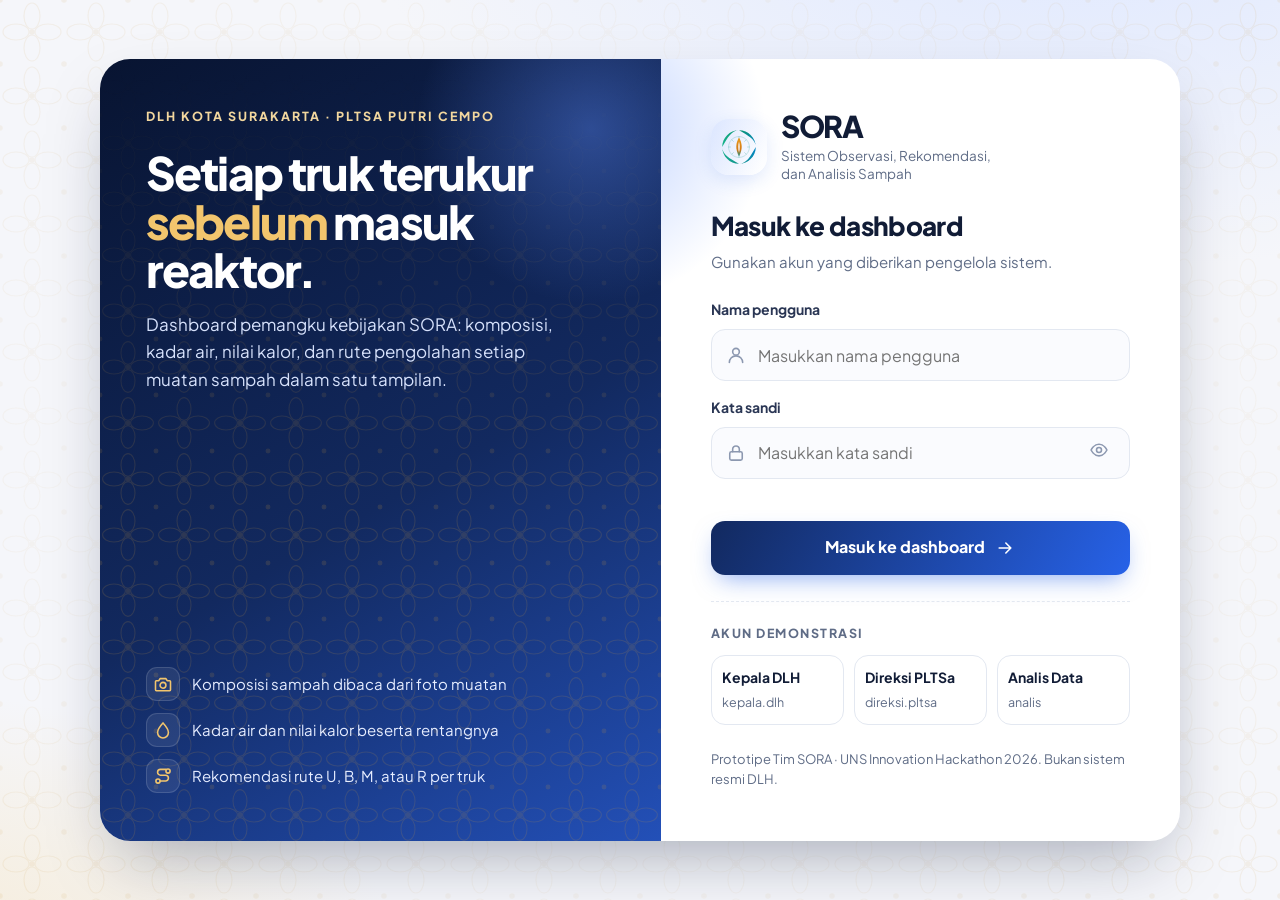
==== demo/web/index.html @ 6c3639f6 "Ganti dashboard menjadi SORA dengan tampilan baru - Dashboard dibangun ulang sebagai halaman web (de" ====
<!doctype html>
<html lang="id">
<head>
<meta charset="utf-8">
<meta name="viewport" content="width=device-width,initial-scale=1">
<title>SORA · Dashboard Mutu Umpan PLTSa Putri Cempo</title>
<link rel="preconnect" href="https://fonts.googleapis.com">
<link rel="preconnect" href="https://fonts.gstatic.com" crossorigin>
<link href="https://fonts.googleapis.com/css2?family=Plus+Jakarta+Sans:wght@400;500;600;700;800&display=swap" rel="stylesheet">
<link rel="stylesheet" href="vendor/leaflet.css">
<link rel="stylesheet" href="css/sora.css">
</head>
<body>
<!-- Ikon (garis 24px) -->
<svg width="0" height="0" style="position:absolute" aria-hidden="true">
  <symbol id="i-home" viewBox="0 0 24 24"><path d="M3 10.5 12 3l9 7.5"/><path d="M5 9.5V20h5v-6h4v6h5V9.5"/></symbol>
  <symbol id="i-truck" viewBox="0 0 24 24"><path d="M3 6h11v10H3z"/><path d="M14 9h4l3 3.5V16h-7"/><circle cx="7" cy="17.5" r="1.8"/><circle cx="17.5" cy="17.5" r="1.8"/></symbol>
  <symbol id="i-map" viewBox="0 0 24 24"><path d="M9 4 3 6.5v13L9 17l6 2.5 6-2.5v-13L15 6.5z"/><path d="M9 4v13M15 6.5v13"/></symbol>
  <symbol id="i-pie" viewBox="0 0 24 24"><path d="M21 12.5A9 9 0 1 1 11.5 3v9.5z"/><path d="M14.5 3.2A9 9 0 0 1 20.8 9.5h-6.3z"/></symbol>
  <symbol id="i-route" viewBox="0 0 24 24"><circle cx="6" cy="18" r="2.5"/><circle cx="18" cy="6" r="2.5"/><path d="M8.5 18H15a3.5 3.5 0 0 0 0-7H9a3.5 3.5 0 0 1 0-7h6.5"/></symbol>
  <symbol id="i-flask" viewBox="0 0 24 24"><path d="M9 3h6M10 3v6L4.5 18.5A1.6 1.6 0 0 0 5.9 21h12.2a1.6 1.6 0 0 0 1.4-2.5L14 9V3"/><path d="M7.5 14h9"/></symbol>
  <symbol id="i-file" viewBox="0 0 24 24"><path d="M14 3H6.5A1.5 1.5 0 0 0 5 4.5v15A1.5 1.5 0 0 0 6.5 21h11a1.5 1.5 0 0 0 1.5-1.5V8z"/><path d="M14 3v5h5M9 13h6M9 17h6"/></symbol>
  <symbol id="i-user" viewBox="0 0 24 24"><circle cx="12" cy="8" r="4"/><path d="M4 21a8 8 0 0 1 16 0"/></symbol>
  <symbol id="i-lock" viewBox="0 0 24 24"><rect x="4.5" y="10.5" width="15" height="10" rx="2"/><path d="M8 10.5V7.5a4 4 0 0 1 8 0v3"/></symbol>
  <symbol id="i-eye" viewBox="0 0 24 24"><path d="M2.5 12S6 5 12 5s9.5 7 9.5 7-3.5 7-9.5 7-9.5-7-9.5-7z"/><circle cx="12" cy="12" r="3"/></symbol>
  <symbol id="i-out" viewBox="0 0 24 24"><path d="M15 4h3.5A1.5 1.5 0 0 1 20 5.5v13a1.5 1.5 0 0 1-1.5 1.5H15"/><path d="M10 16.5 14.5 12 10 7.5M14.5 12H4"/></symbol>
  <symbol id="i-menu" viewBox="0 0 24 24"><path d="M4 7h16M4 12h16M4 17h16"/></symbol>
  <symbol id="i-panel" viewBox="0 0 24 24"><rect x="3.5" y="4" width="17" height="16" rx="2"/><path d="M9.5 4v16"/></symbol>
  <symbol id="i-arrow-ur" viewBox="0 0 24 24"><path d="M7 17 17 7M8 7h9v9"/></symbol>
  <symbol id="i-arrow-r" viewBox="0 0 24 24"><path d="M5 12h14M13 6l6 6-6 6"/></symbol>
  <symbol id="i-drop" viewBox="0 0 24 24"><path d="M12 3.5s6.5 7 6.5 11.5a6.5 6.5 0 0 1-13 0C5.5 10.5 12 3.5 12 3.5z"/></symbol>
  <symbol id="i-zap" viewBox="0 0 24 24"><path d="M13 2.5 4.5 13.5h6.5l-1 8 8.5-11h-6.5z"/></symbol>
  <symbol id="i-scale" viewBox="0 0 24 24"><path d="M12 3v18M7 21h10M5 7h14"/><path d="M5 7 2.5 13a3 3 0 0 0 5 0zM19 7l-2.5 6a3 3 0 0 0 5 0z"/></symbol>
  <symbol id="i-alert" viewBox="0 0 24 24"><path d="M12 3.5 2.5 20h19z"/><path d="M12 10v4.5M12 17.2v.3"/></symbol>
  <symbol id="i-info" viewBox="0 0 24 24"><circle cx="12" cy="12" r="9"/><path d="M12 11v5.5M12 7.8v.3"/></symbol>
  <symbol id="i-down" viewBox="0 0 24 24"><path d="M12 4v11M7 10.5l5 5 5-5M5 20h14"/></symbol>
  <symbol id="i-up" viewBox="0 0 24 24"><path d="M12 15.5V4.5M7 9l5-5 5 5M5 20h14"/></symbol>
  <symbol id="i-print" viewBox="0 0 24 24"><path d="M7 9V3.5h10V9"/><rect x="3.5" y="9" width="17" height="8" rx="2"/><path d="M7 14h10v6.5H7z"/></symbol>
  <symbol id="i-leaf" viewBox="0 0 24 24"><path d="M5 19c0-8 5-14 15-14 0 10-6 15-14 15"/><path d="M5 19c3-4 6-6.5 9.5-8"/></symbol>
  <symbol id="i-check" viewBox="0 0 24 24"><path d="m5 12.5 4.5 4.5L19 7.5"/></symbol>
  <symbol id="i-filter" viewBox="0 0 24 24"><path d="M3.5 5h17l-6.5 8v6l-4 1.5V13z"/></symbol>
  <symbol id="i-layers" viewBox="0 0 24 24"><path d="m12 3 9 5-9 5-9-5z"/><path d="m3 13 9 5 9-5"/></symbol>
  <symbol id="i-camera" viewBox="0 0 24 24"><path d="M4 8h3l1.5-2.5h7L17 8h3a1 1 0 0 1 1 1v10a1 1 0 0 1-1 1H4a1 1 0 0 1-1-1V9a1 1 0 0 1 1-1z"/><circle cx="12" cy="13.5" r="3.5"/></symbol>
  <symbol id="i-grid" viewBox="0 0 24 24"><rect x="3.5" y="3.5" width="7" height="7" rx="1.5"/><rect x="13.5" y="3.5" width="7" height="7" rx="1.5"/><rect x="3.5" y="13.5" width="7" height="7" rx="1.5"/><rect x="13.5" y="13.5" width="7" height="7" rx="1.5"/></symbol>
  <symbol id="i-phone" viewBox="0 0 24 24"><rect x="6.5" y="2.5" width="11" height="19" rx="2.5"/><path d="M11 18.5h2"/></symbol>
</svg>

<!-- ====================================================== LOGIN -->
<section id="login" class="login" hidden>
  <div class="login-card">
    <div class="login-art">
      <div class="eyebrow">DLH Kota Surakarta · PLTSa Putri Cempo</div>
      <h1>Setiap truk terukur <em>sebelum</em> masuk reaktor.</h1>
      <p class="lead">Dashboard pemangku kebijakan SORA: komposisi, kadar air, nilai kalor, dan rute pengolahan setiap muatan sampah dalam satu tampilan.</p>
      <div class="login-points">
        <div><span><svg class="ico"><use href="#i-camera"/></svg></span>Komposisi sampah dibaca dari foto muatan</div>
        <div><span><svg class="ico"><use href="#i-drop"/></svg></span>Kadar air dan nilai kalor beserta rentangnya</div>
        <div><span><svg class="ico"><use href="#i-route"/></svg></span>Rekomendasi rute U, B, M, atau R per truk</div>
      </div>
    </div>
    <form class="login-form" id="loginForm" autocomplete="off" novalidate>
      <div class="login-logo">
        <img src="img/logo.svg" alt="">
        <div><strong>SORA</strong><small>Sistem Observasi, Rekomendasi,<br>dan Analisis Sampah</small></div>
      </div>
      <h2>Masuk ke dashboard</h2>
      <p class="sub">Gunakan akun yang diberikan pengelola sistem.</p>
      <label class="field"><span>Nama pengguna</span>
        <div class="input"><svg class="ico"><use href="#i-user"/></svg><input id="lgUser" name="u" placeholder="Masukkan nama pengguna" autocomplete="username"></div></label>
      <label class="field"><span>Kata sandi</span>
        <div class="input"><svg class="ico"><use href="#i-lock"/></svg><input id="lgPass" name="p" type="password" placeholder="Masukkan kata sandi" autocomplete="current-password">
          <button type="button" id="lgEye" aria-label="Tampilkan kata sandi"><svg class="ico"><use href="#i-eye"/></svg></button></div></label>
      <p class="login-error" id="lgErr" role="alert"></p>
      <button class="btn btn-primary block" type="submit">Masuk ke dashboard <svg class="ico"><use href="#i-arrow-r"/></svg></button>
      <div class="demo">
        <p>Akun demonstrasi</p>
        <div class="demo-row" id="demoRow"></div>
      </div>
      <p class="login-foot">Prototipe Tim SORA · UNS Innovation Hackathon 2026. Bukan sistem resmi DLH.</p>
    </form>
  </div>
</section>

<!-- ====================================================== APP -->
<div id="app" class="app" hidden>
  <aside class="sidebar" id="sidebar">
    <div class="brand"><img src="img/logo.svg" alt=""><div><strong>SORA</strong><small>Mutu umpan PLTSa</small></div></div>
    <nav class="nav" id="nav">
      <h6>Pemantauan</h6>
      <a href="#beranda" data-p="beranda"><svg class="ico"><use href="#i-home"/></svg><span>Beranda</span></a>
      <a href="#muatan" data-p="muatan"><svg class="ico"><use href="#i-truck"/></svg><span>Muatan masuk</span></a>
      <a href="#peta" data-p="peta"><svg class="ico"><use href="#i-map"/></svg><span>Peta TPS</span></a>
      <a href="#komposisi" data-p="komposisi"><svg class="ico"><use href="#i-pie"/></svg><span>Komposisi sampah</span></a>
      <h6>Keputusan</h6>
      <a href="#rute" data-p="rute"><svg class="ico"><use href="#i-route"/></svg><span>Rute dan neraca</span></a>
      <a href="#model" data-p="model"><svg class="ico"><use href="#i-flask"/></svg><span>Model dan validasi</span></a>
      <h6>Laporan</h6>
      <a href="#laporan" data-p="laporan"><svg class="ico"><use href="#i-file"/></svg><span>Pusat laporan</span><b class="badge" id="navImport" hidden></b></a>
    </nav>
    <div class="side-foot">
      <div class="who"><div class="av" id="whoAv">KD</div><div><b id="whoName">Kepala DLH</b><small id="whoRole">DLH Kota Surakarta</small></div></div>
      <button class="side-btn" id="btnMini"><svg class="ico"><use href="#i-panel"/></svg><span>Lipat menu</span></button>
      <button class="side-btn" id="btnOut"><svg class="ico"><use href="#i-out"/></svg><span>Keluar</span></button>
    </div>
  </aside>

  <main class="main" id="main">
    <div class="topbar">
      <button class="menu-btn" id="btnMenu" aria-label="Buka menu"><svg class="ico"><use href="#i-menu"/></svg></button>
      <div class="crumb"><b>Surakarta<i> · </i></b><span id="crumb">Beranda</span></div>
      <div class="grow"></div>
      <span class="pill warn" id="pillData"><i class="dot"></i><span>Data simulasi</span></span>
      <span class="pill hide-sm" id="pillPeriod"></span>
    </div>
    <div id="pages"></div>
    <div class="footer"><span>SORA · Sistem Observasi, Rekomendasi, dan Analisis Sampah · Prototipe 2026</span><span>Peta © OpenStreetMap, © CARTO</span></div>
  </main>
</div>
<div class="toast" id="toast"></div>

<script src="vendor/echarts.min.js"></script>
<script src="vendor/leaflet.js"></script>
<script src="vendor/xlsx.mini.min.js"></script>
<script src="js/app.js"></script>
</body>
</html>
---- demo/web/vendor/leaflet.css ----
/* required styles */

.leaflet-pane,
.leaflet-tile,
.leaflet-marker-icon,
.leaflet-marker-shadow,
.leaflet-tile-container,
.leaflet-pane > svg,
.leaflet-pane > canvas,
.leaflet-zoom-box,
.leaflet-image-layer,
.leaflet-layer {
	position: absolute;
	left: 0;
	top: 0;
	}
.leaflet-container {
	overflow: hidden;
	}
.leaflet-tile,
.leaflet-marker-icon,
.leaflet-marker-shadow {
	-webkit-user-select: none;
	   -moz-user-select: none;
	        user-select: none;
	  -webkit-user-drag: none;
	}
/* Prevents IE11 from highlighting tiles in blue */
.leaflet-tile::selection {
	background: transparent;
}
/* Safari renders non-retina tile on retina better with this, but Chrome is worse */
.leaflet-safari .leaflet-tile {
	image-rendering: -webkit-optimize-contrast;
	}
/* hack that prevents hw layers "stretching" when loading new tiles */
.leaflet-safari .leaflet-tile-container {
	width: 1600px;
	height: 1600px;
	-webkit-transform-origin: 0 0;
	}
.leaflet-marker-icon,
.leaflet-marker-shadow {
	display: block;
	}
/* .leaflet-container svg: reset svg max-width decleration shipped in Joomla! (joomla.org) 3.x */
/* .leaflet-container img: map is broken in FF if you have max-width: 100% on tiles */
.leaflet-container .leaflet-overlay-pane svg {
	max-width: none !important;
	max-height: none !important;
	}
.leaflet-container .leaflet-marker-pane img,
.leaflet-container .leaflet-shadow-pane img,
.leaflet-container .leaflet-tile-pane img,
.leaflet-container img.leaflet-image-layer,
.leaflet-container .leaflet-tile {
	max-width: none !important;
	max-height: none !important;
	width: auto;
	padding: 0;
	}

.leaflet-container img.leaflet-tile {
	/* See: https://bugs.chromium.org/p/chromium/issues/detail?id=600120 */
	mix-blend-mode: plus-lighter;
}

.leaflet-container.leaflet-touch-zoom {
	-ms-touch-action: pan-x pan-y;
	touch-action: pan-x pan-y;
	}
.leaflet-container.leaflet-touch-drag {
	-ms-touch-action: pinch-zoom;
	/* Fallback for FF which doesn't support pinch-zoom */
	touch-action: none;
	touch-action: pinch-zoom;
}
.leaflet-container.leaflet-touch-drag.leaflet-touch-zoom {
	-ms-touch-action: none;
	touch-action: none;
}
.leaflet-container {
	-webkit-tap-highlight-color: transparent;
}
.leaflet-container a {
	-webkit-tap-highlight-color: rgba(51, 181, 229, 0.4);
}
.leaflet-tile {
	filter: inherit;
	visibility: hidden;
	}
.leaflet-tile-loaded {
	visibility: inherit;
	}
.leaflet-zoom-box {
	width: 0;
	height: 0;
	-moz-box-sizing: border-box;
	     box-sizing: border-box;
	z-index: 800;
	}
/* workaround for https://bugzilla.mozilla.org/show_bug.cgi?id=888319 */
.leaflet-overlay-pane svg {
	-moz-user-select: none;
	}

.leaflet-pane         { z-index: 400; }

.leaflet-tile-pane    { z-index: 200; }
.leaflet-overlay-pane { z-index: 400; }
.leaflet-shadow-pane  { z-index: 500; }
.leaflet-marker-pane  { z-index: 600; }
.leaflet-tooltip-pane   { z-index: 650; }
.leaflet-popup-pane   { z-index: 700; }

.leaflet-map-pane canvas { z-index: 100; }
.leaflet-map-pane svg    { z-index: 200; }

.leaflet-vml-shape {
	width: 1px;
	height: 1px;
	}
.lvml {
	behavior: url(#default#VML);
	display: inline-block;
	position: absolute;
	}


/* control positioning */

.leaflet-control {
	position: relative;
	z-index: 800;
	pointer-events: visiblePainted; /* IE 9-10 doesn't have auto */
	pointer-events: auto;
	}
.leaflet-top,
.leaflet-bottom {
	position: absolute;
	z-index: 1000;
	pointer-events: none;
	}
.leaflet-top {
	top: 0;
	}
.leaflet-right {
	right: 0;
	}
.leaflet-bottom {
	bottom: 0;
	}
.leaflet-left {
	left: 0;
	}
.leaflet-control {
	float: left;
	clear: both;
	}
.leaflet-right .leaflet-control {
	float: right;
	}
.leaflet-top .leaflet-control {
	margin-top: 10px;
	}
.leaflet-bottom .leaflet-control {
	margin-bottom: 10px;
	}
.leaflet-left .leaflet-control {
	margin-left: 10px;
	}
.leaflet-right .leaflet-control {
	margin-right: 10px;
	}


/* zoom and fade animations */

.leaflet-fade-anim .leaflet-popup {
	opacity: 0;
	-webkit-transition: opacity 0.2s linear;
	   -moz-transition: opacity 0.2s linear;
	        transition: opacity 0.2s linear;
	}
.leaflet-fade-anim .leaflet-map-pane .leaflet-popup {
	opacity: 1;
	}
.leaflet-zoom-animated {
	-webkit-transform-origin: 0 0;
	    -ms-transform-origin: 0 0;
	        transform-origin: 0 0;
	}
svg.leaflet-zoom-animated {
	will-change: transform;
}

.leaflet-zoom-anim .leaflet-zoom-animated {
	-webkit-transition: -webkit-transform 0.25s cubic-bezier(0,0,0.25,1);
	   -moz-transition:    -moz-transform 0.25s cubic-bezier(0,0,0.25,1);
	        transition:         transform 0.25s cubic-bezier(0,0,0.25,1);
	}
.leaflet-zoom-anim .leaflet-tile,
.leaflet-pan-anim .leaflet-tile {
	-webkit-transition: none;
	   -moz-transition: none;
	        transition: none;
	}

.leaflet-zoom-anim .leaflet-zoom-hide {
	visibility: hidden;
	}


/* cursors */

.leaflet-interactive {
	cursor: pointer;
	}
.leaflet-grab {
	cursor: -webkit-grab;
	cursor:    -moz-grab;
	cursor:         grab;
	}
.leaflet-crosshair,
.leaflet-crosshair .leaflet-interactive {
	cursor: crosshair;
	}
.leaflet-popup-pane,
.leaflet-control {
	cursor: auto;
	}
.leaflet-dragging .leaflet-grab,
.leaflet-dragging .leaflet-grab .leaflet-interactive,
.leaflet-dragging .leaflet-marker-draggable {
	cursor: move;
	cursor: -webkit-grabbing;
	cursor:    -moz-grabbing;
	cursor:         grabbing;
	}

/* marker & overlays interactivity */
.leaflet-marker-icon,
.leaflet-marker-shadow,
.leaflet-image-layer,
.leaflet-pane > svg path,
.leaflet-tile-container {
	pointer-events: none;
	}

.leaflet-marker-icon.leaflet-interactive,
.leaflet-image-layer.leaflet-interactive,
.leaflet-pane > svg path.leaflet-interactive,
svg.leaflet-image-layer.leaflet-interactive path {
	pointer-events: visiblePainted; /* IE 9-10 doesn't have auto */
	pointer-events: auto;
	}

/* visual tweaks */

.leaflet-container {
	background: #ddd;
	outline-offset: 1px;
	}
.leaflet-container a {
	color: #0078A8;
	}
.leaflet-zoom-box {
	border: 2px dotted #38f;
	background: rgba(255,255,255,0.5);
	}


/* general typography */
.leaflet-container {
	font-family: "Helvetica Neue", Arial, Helvetica, sans-serif;
	font-size: 12px;
	font-size: 0.75rem;
	line-height: 1.5;
	}


/* general toolbar styles */

.leaflet-bar {
	box-shadow: 0 1px 5px rgba(0,0,0,0.65);
	border-radius: 4px;
	}
.leaflet-bar a {
	background-color: #fff;
	border-bottom: 1px solid #ccc;
	width: 26px;
	height: 26px;
	line-height: 26px;
	display: block;
	text-align: center;
	text-decoration: none;
	color: black;
	}
.leaflet-bar a,
.leaflet-control-layers-toggle {
	background-position: 50% 50%;
	background-repeat: no-repeat;
	display: block;
	}
.leaflet-bar a:hover,
.leaflet-bar a:focus {
	background-color: #f4f4f4;
	}
.leaflet-bar a:first-child {
	border-top-left-radius: 4px;
	border-top-right-radius: 4px;
	}
.leaflet-bar a:last-child {
	border-bottom-left-radius: 4px;
	border-bottom-right-radius: 4px;
	border-bottom: none;
	}
.leaflet-bar a.leaflet-disabled {
	cursor: default;
	background-color: #f4f4f4;
	color: #bbb;
	}

.leaflet-touch .leaflet-bar a {
	width: 30px;
	height: 30px;
	line-height: 30px;
	}
.leaflet-touch .leaflet-bar a:first-child {
	border-top-left-radius: 2px;
	border-top-right-radius: 2px;
	}
.leaflet-touch .leaflet-bar a:last-child {
	border-bottom-left-radius: 2px;
	border-bottom-right-radius: 2px;
	}

/* zoom control */

.leaflet-control-zoom-in,
.leaflet-control-zoom-out {
	font: bold 18px 'Lucida Console', Monaco, monospace;
	text-indent: 1px;
	}

.leaflet-touch .leaflet-control-zoom-in, .leaflet-touch .leaflet-control-zoom-out  {
	font-size: 22px;
	}


/* layers control */

.leaflet-control-layers {
	box-shadow: 0 1px 5px rgba(0,0,0,0.4);
	background: #fff;
	border-radius: 5px;
	}
.leaflet-control-layers-toggle {
	background-image: url(images/layers.png);
	width: 36px;
	height: 36px;
	}
.leaflet-retina .leaflet-control-layers-toggle {
	background-image: url(images/layers-2x.png);
	background-size: 26px 26px;
	}
.leaflet-touch .leaflet-control-layers-toggle {
	width: 44px;
	height: 44px;
	}
.leaflet-control-layers .leaflet-control-layers-list,
.leaflet-control-layers-expanded .leaflet-control-layers-toggle {
	display: none;
	}
.leaflet-control-layers-expanded .leaflet-control-layers-list {
	display: block;
	position: relative;
	}
.leaflet-control-layers-expanded {
	padding: 6px 10px 6px 6px;
	color: #333;
	background: #fff;
	}
.leaflet-control-layers-scrollbar {
	overflow-y: scroll;
	overflow-x: hidden;
	padding-right: 5px;
	}
.leaflet-control-layers-selector {
	margin-top: 2px;
	position: relative;
	top: 1px;
	}
.leaflet-control-layers label {
	display: block;
	font-size: 13px;
	font-size: 1.08333em;
	}
.leaflet-control-layers-separator {
	height: 0;
	border-top: 1px solid #ddd;
	margin: 5px -10px 5px -6px;
	}

/* Default icon URLs */
.leaflet-default-icon-path { /* used only in path-guessing heuristic, see L.Icon.Default */
	background-image: url(images/marker-icon.png);
	}


/* attribution and scale controls */

.leaflet-container .leaflet-control-attribution {
	background: #fff;
	background: rgba(255, 255, 255, 0.8);
	margin: 0;
	}
.leaflet-control-attribution,
.leaflet-control-scale-line {
	padding: 0 5px;
	color: #333;
	line-height: 1.4;
	}
.leaflet-control-attribution a {
	text-decoration: none;
	}
.leaflet-control-attribution a:hover,
.leaflet-control-attribution a:focus {
	text-decoration: underline;
	}
.leaflet-attribution-flag {
	display: inline !important;
	vertical-align: baseline !important;
	width: 1em;
	height: 0.6669em;
	}
.leaflet-left .leaflet-control-scale {
	margin-left: 5px;
	}
.leaflet-bottom .leaflet-control-scale {
	margin-bottom: 5px;
	}
.leaflet-control-scale-line {
	border: 2px solid #777;
	border-top: none;
	line-height: 1.1;
	padding: 2px 5px 1px;
	white-space: nowrap;
	-moz-box-sizing: border-box;
	     box-sizing: border-box;
	background: rgba(255, 255, 255, 0.8);
	text-shadow: 1px 1px #fff;
	}
.leaflet-control-scale-line:not(:first-child) {
	border-top: 2px solid #777;
	border-bottom: none;
	margin-top: -2px;
	}
.leaflet-control-scale-line:not(:first-child):not(:last-child) {
	border-bottom: 2px solid #777;
	}

.leaflet-touch .leaflet-control-attribution,
.leaflet-touch .leaflet-control-layers,
.leaflet-touch .leaflet-bar {
	box-shadow: none;
	}
.leaflet-touch .leaflet-control-layers,
.leaflet-touch .leaflet-bar {
	border: 2px solid rgba(0,0,0,0.2);
	background-clip: padding-box;
	}


/* popup */

.leaflet-popup {
	position: absolute;
	text-align: center;
	margin-bottom: 20px;
	}
.leaflet-popup-content-wrapper {
	padding: 1px;
	text-align: left;
	border-radius: 12px;
	}
.leaflet-popup-content {
	margin: 13px 24px 13px 20px;
	line-height: 1.3;
	font-size: 13px;
	font-size: 1.08333em;
	min-height: 1px;
	}
.leaflet-popup-content p {
	margin: 17px 0;
	margin: 1.3em 0;
	}
.leaflet-popup-tip-container {
	width: 40px;
	height: 20px;
	position: absolute;
	left: 50%;
	margin-top: -1px;
	margin-left: -20px;
	overflow: hidden;
	pointer-events: none;
	}
.leaflet-popup-tip {
	width: 17px;
	height: 17px;
	padding: 1px;

	margin: -10px auto 0;
	pointer-events: auto;

	-webkit-transform: rotate(45deg);
	   -moz-transform: rotate(45deg);
	    -ms-transform: rotate(45deg);
	        transform: rotate(45deg);
	}
.leaflet-popup-content-wrapper,
.leaflet-popup-tip {
	background: white;
	color: #333;
	box-shadow: 0 3px 14px rgba(0,0,0,0.4);
	}
.leaflet-container a.leaflet-popup-close-button {
	position: absolute;
	top: 0;
	right: 0;
	border: none;
	text-align: center;
	width: 24px;
	height: 24px;
	font: 16px/24px Tahoma, Verdana, sans-serif;
	color: #757575;
	text-decoration: none;
	background: transparent;
	}
.leaflet-container a.leaflet-popup-close-button:hover,
.leaflet-container a.leaflet-popup-close-button:focus {
	color: #585858;
	}
.leaflet-popup-scrolled {
	overflow: auto;
	}

.leaflet-oldie .leaflet-popup-content-wrapper {
	-ms-zoom: 1;
	}
.leaflet-oldie .leaflet-popup-tip {
	width: 24px;
	margin: 0 auto;

	-ms-filter: "progid:DXImageTransform.Microsoft.Matrix(M11=0.70710678, M12=0.70710678, M21=-0.70710678, M22=0.70710678)";
	filter: progid:DXImageTransform.Microsoft.Matrix(M11=0.70710678, M12=0.70710678, M21=-0.70710678, M22=0.70710678);
	}

.leaflet-oldie .leaflet-control-zoom,
.leaflet-oldie .leaflet-control-layers,
.leaflet-oldie .leaflet-popup-content-wrapper,
.leaflet-oldie .leaflet-popup-tip {
	border: 1px solid #999;
	}


/* div icon */

.leaflet-div-icon {
	background: #fff;
	border: 1px solid #666;
	}


/* Tooltip */
/* Base styles for the element that has a tooltip */
.leaflet-tooltip {
	position: absolute;
	padding: 6px;
	background-color: #fff;
	border: 1px solid #fff;
	border-radius: 3px;
	color: #222;
	white-space: nowrap;
	-webkit-user-select: none;
	-moz-user-select: none;
	-ms-user-select: none;
	user-select: none;
	pointer-events: none;
	box-shadow: 0 1px 3px rgba(0,0,0,0.4);
	}
.leaflet-tooltip.leaflet-interactive {
	cursor: pointer;
	pointer-events: auto;
	}
.leaflet-tooltip-top:before,
.leaflet-tooltip-bottom:before,
.leaflet-tooltip-left:before,
.leaflet-tooltip-right:before {
	position: absolute;
	pointer-events: none;
	border: 6px solid transparent;
	background: transparent;
	content: "";
	}

/* Directions */

.leaflet-tooltip-bottom {
	margin-top: 6px;
}
.leaflet-tooltip-top {
	margin-top: -6px;
}
.leaflet-tooltip-bottom:before,
.leaflet-tooltip-top:before {
	left: 50%;
	margin-left: -6px;
	}
.leaflet-tooltip-top:before {
	bottom: 0;
	margin-bottom: -12px;
	border-top-color: #fff;
	}
.leaflet-tooltip-bottom:before {
	top: 0;
	margin-top: -12px;
	margin-left: -6px;
	border-bottom-color: #fff;
	}
.leaflet-tooltip-left {
	margin-left: -6px;
}
.leaflet-tooltip-right {
	margin-left: 6px;
}
.leaflet-tooltip-left:before,
.leaflet-tooltip-right:before {
	top: 50%;
	margin-top: -6px;
	}
.leaflet-tooltip-left:before {
	right: 0;
	margin-right: -12px;
	border-left-color: #fff;
	}
.leaflet-tooltip-right:before {
	left: 0;
	margin-left: -12px;
	border-right-color: #fff;
	}

/* Printing */

@media print {
	/* Prevent printers from removing background-images of controls. */
	.leaflet-control {
		-webkit-print-color-adjust: exact;
		print-color-adjust: exact;
		}
	}
---- demo/web/css/sora.css ----
/* SORA · Dashboard Pemangku Kebijakan
   Palet: biru SORA (sama dengan aplikasi petugas) + aksen emas sogan khas Surakarta. */
:root{
  --navy-950:#081431; --navy-900:#0c1d45; --navy-800:#12295f; --navy-700:#1a3a82;
  --blue:#2762e8; --blue-600:#1f52c9; --blue-50:#eaf1ff;
  --gold:#c9973f; --gold-600:#a97a26; --gold-100:#f6ead2; --cream:#fff6e4;
  --teal:#078879; --amber:#b56308; --slate:#5b6577; --red:#c2413a;
  --bg:#f3f5fa; --surface:#ffffff; --ink:#111c36; --ink-2:#2a3654; --muted:#5f6c86; --line:#e3e8f1; --line-2:#eef1f7;
  --r-U:#2865e8; --r-B:#b56308; --r-M:#078879; --r-R:#5b6577;
  --f-org:#11a792; --f-pla:#527df0; --f-ker:#e7b34b; --f-tek:#b09be8; --f-kay:#b88963; --f-ine:#9ba8ba;
  --radius:22px; --radius-sm:14px;
  --shadow-sm:0 1px 2px rgba(16,32,72,.05),0 2px 8px rgba(16,32,72,.04);
  --shadow:0 2px 6px rgba(16,32,72,.05),0 12px 32px rgba(16,32,72,.07);
  --shadow-lg:0 30px 70px -20px rgba(8,20,49,.35);
  --font:'Plus Jakarta Sans',system-ui,-apple-system,'Segoe UI',sans-serif;
  --kawung:url("data:image/svg+xml,%3Csvg xmlns='http://www.w3.org/2000/svg' width='64' height='64' viewBox='0 0 64 64'%3E%3Cg fill='none' stroke='%23c9973f' stroke-width='1.2'%3E%3Cellipse cx='32' cy='16' rx='8' ry='13'/%3E%3Cellipse cx='32' cy='48' rx='8' ry='13'/%3E%3Cellipse cx='16' cy='32' rx='13' ry='8'/%3E%3Cellipse cx='48' cy='32' rx='13' ry='8'/%3E%3Ccircle cx='32' cy='32' r='2.2' fill='%23c9973f'/%3E%3Ccircle cx='0' cy='0' r='2.2' fill='%23c9973f'/%3E%3Ccircle cx='64' cy='0' r='2.2' fill='%23c9973f'/%3E%3Ccircle cx='0' cy='64' r='2.2' fill='%23c9973f'/%3E%3Ccircle cx='64' cy='64' r='2.2' fill='%23c9973f'/%3E%3C/g%3E%3C/svg%3E");
}
*{box-sizing:border-box}
html,body{margin:0;height:100%}
body{font-family:var(--font);color:var(--ink);background:var(--bg);font-size:15.5px;line-height:1.55;-webkit-font-smoothing:antialiased;text-rendering:optimizeLegibility}
button,input,select{font:inherit;color:inherit}
button{cursor:pointer;border:0;background:none}
a{color:var(--blue)}
h1,h2,h3,h4{margin:0;letter-spacing:-.025em;line-height:1.18}
p{margin:0}
[hidden]{display:none!important}
.sr{position:absolute;width:1px;height:1px;overflow:hidden;clip:rect(0 0 0 0)}
:focus-visible{outline:3px solid #8fb0ff;outline-offset:2px;border-radius:8px}
.num{font-variant-numeric:tabular-nums}
.ico{width:20px;height:20px;flex:none;stroke:currentColor;fill:none;stroke-width:1.9;stroke-linecap:round;stroke-linejoin:round}

/* ---------------------------------------------------------------- Login */
.login{min-height:100vh;display:grid;place-items:center;padding:40px 20px;position:relative;overflow:hidden;
  background:radial-gradient(1200px 600px at 85% -10%,#dfe8ff 0%,transparent 60%),radial-gradient(900px 500px at -10% 110%,#f6ead2 0%,transparent 60%),#f5f6fa}
.login::before{content:"";position:absolute;inset:0;background:var(--kawung);opacity:.10;mask:radial-gradient(70% 70% at 50% 50%,transparent 40%,#000 100%);-webkit-mask:radial-gradient(70% 70% at 50% 50%,transparent 40%,#000 100%)}
.login-card{position:relative;width:min(1080px,100%);display:grid;grid-template-columns:1.08fr 1fr;background:var(--surface);border-radius:30px;box-shadow:var(--shadow-lg);overflow:hidden;animation:rise .7s cubic-bezier(.2,.8,.2,1) both}
.login-art{position:relative;padding:48px 46px;color:#fff;background:linear-gradient(150deg,var(--navy-950) 0%,var(--navy-800) 55%,#2350b8 100%);display:flex;flex-direction:column;min-height:600px;isolation:isolate}
.login-art::before{content:"";position:absolute;inset:0;background:var(--kawung);background-size:56px;opacity:.16;z-index:-1;mask:linear-gradient(180deg,transparent 0%,#000 55%);-webkit-mask:linear-gradient(180deg,transparent 0%,#000 55%)}
.login-art::after{content:"";position:absolute;right:-120px;top:-120px;width:380px;height:380px;border-radius:50%;background:radial-gradient(circle,#5e8dff66,transparent 65%);z-index:-1}
.eyebrow{font-size:12.5px;font-weight:750;letter-spacing:.16em;text-transform:uppercase}
.login-art .eyebrow{color:#f2d79e}
.login-art h1{font-size:46px;font-weight:800;letter-spacing:-.04em;margin:22px 0 18px;line-height:1.05}
.login-art h1 em{font-style:normal;color:#f2c56d}
.login-art p.lead{font-size:17px;color:#d6e1fb;max-width:440px;line-height:1.6}
.login-points{margin-top:auto;display:grid;gap:12px;padding-top:36px}
.login-points div{display:flex;gap:12px;align-items:center;font-size:15px;color:#e6edff}
.login-points span{width:34px;height:34px;border-radius:11px;background:#ffffff14;border:1px solid #ffffff22;display:grid;place-items:center;color:#f2c56d}
.login-form{padding:52px 50px;display:flex;flex-direction:column;justify-content:center}
.login-logo{display:flex;align-items:center;gap:14px;margin-bottom:28px}
.login-logo img{width:56px;height:56px;padding:8px;border-radius:18px;background:linear-gradient(145deg,#eef3ff,#fff);box-shadow:0 6px 18px #2762e822}
.login-logo strong{font-size:30px;font-weight:800;letter-spacing:-.04em;display:block;line-height:1}
.login-logo small{display:block;color:var(--muted);font-size:13.5px;margin-top:6px;line-height:1.35}
.login-form h2{font-size:26px;font-weight:800}
.login-form .sub{color:var(--muted);margin:8px 0 26px;font-size:15px}
.field{display:block;margin-bottom:16px}
.field span{display:block;font-size:14px;font-weight:700;margin-bottom:8px;color:var(--ink-2)}
.input{display:flex;align-items:center;gap:10px;border:1.5px solid var(--line);background:#fafbfe;border-radius:14px;padding:0 14px;height:52px;transition:border-color .2s,box-shadow .2s,background .2s}
.input:focus-within{border-color:var(--blue);background:#fff;box-shadow:0 0 0 4px #2762e81f}
.input .ico{color:#8c98b0}
.input input{flex:1;border:0;outline:0;background:none;font-size:16px;height:100%;min-width:0}
.btn{text-decoration:none;display:inline-flex;align-items:center;justify-content:center;gap:10px;height:48px;padding:0 20px;border-radius:14px;font-weight:750;font-size:15px;transition:transform .15s,box-shadow .2s,background .2s,color .2s;white-space:nowrap}
.btn:active{transform:translateY(1px)}
.btn-primary{color:#fff;background:linear-gradient(120deg,var(--navy-800),var(--blue));box-shadow:0 10px 24px -8px #2762e88c}
.btn-primary:hover{box-shadow:0 14px 30px -8px #2762e8b0}
.btn-gold{color:var(--navy-950);background:linear-gradient(120deg,#f6dca5,#e7b45a);box-shadow:0 10px 24px -10px #c9973f}
.btn-ghost{background:#fff;border:1.5px solid var(--line);color:var(--ink-2)}
.btn-ghost:hover{border-color:#c6d2ea;background:#f8faff}
.btn-light{background:#ffffff1a;color:#fff;border:1px solid #ffffff33}
.btn-light:hover{background:#ffffff29}
.btn.block{width:100%;height:54px;font-size:16px}
.login-error{color:var(--red);font-size:14px;font-weight:600;min-height:20px;margin:-4px 0 10px}
.demo{margin-top:26px;padding-top:22px;border-top:1px dashed var(--line)}
.demo p{font-size:12.5px;font-weight:750;letter-spacing:.12em;color:var(--muted);text-transform:uppercase;margin-bottom:12px}
.demo-row{display:grid;grid-template-columns:repeat(3,1fr);gap:10px}
.chip-btn{border:1.5px solid var(--line);border-radius:14px;padding:11px 10px;text-align:left;background:#fff;transition:all .2s}
.chip-btn:hover{border-color:var(--blue);background:var(--blue-50);transform:translateY(-1px)}
.chip-btn b{display:block;font-size:14px}
.chip-btn small{color:var(--muted);font-size:12.5px}
.login-foot{margin-top:24px;font-size:13px;color:var(--muted)}

/* ---------------------------------------------------------------- Shell */
.app{display:grid;grid-template-columns:280px 1fr;min-height:100vh;transition:grid-template-columns .3s}
.app.mini{grid-template-columns:88px 1fr}
.sidebar{position:sticky;top:0;height:100vh;display:flex;flex-direction:column;color:#dbe4fb;background:linear-gradient(180deg,var(--navy-950),var(--navy-900) 60%,var(--navy-800));overflow:hidden;isolation:isolate;z-index:30}
.sidebar::before{content:"";position:absolute;inset:0;background:var(--kawung);background-size:58px;opacity:.07;z-index:-1}
.brand{display:flex;align-items:center;gap:12px;padding:24px 22px 20px;border-bottom:1px solid #ffffff12}
.brand img{width:44px;height:44px;border-radius:14px;background:#fff;padding:6px;flex:none}
.brand strong{font-size:22px;font-weight:800;letter-spacing:-.03em;color:#fff;display:block;line-height:1}
.brand small{display:block;font-size:11px;font-weight:700;letter-spacing:.14em;color:#e9c77f;margin-top:6px;line-height:1.3;text-transform:uppercase}
.nav{flex:1;overflow:auto;padding:16px 14px}
.nav h6{margin:18px 10px 8px;font-size:11.5px;font-weight:800;letter-spacing:.16em;color:#8ea2cf;text-transform:uppercase}
.nav h6:first-child{margin-top:4px}
.nav a{display:flex;align-items:center;gap:13px;padding:12px 14px;border-radius:14px;color:#d7e0f6;text-decoration:none;font-weight:650;font-size:15px;margin:3px 0;transition:background .2s,color .2s,transform .2s;position:relative}
.nav a:hover{background:#ffffff10;color:#fff}
.nav a.on{background:linear-gradient(90deg,var(--cream),#fdeecf);color:var(--navy-900);box-shadow:0 8px 20px -10px #e9c77f}
.nav a.on .ico{color:var(--gold-600)}
.nav a .badge{margin-left:auto;font-size:11.5px;font-weight:800;background:#e9c77f;color:var(--navy-950);border-radius:20px;padding:2px 8px}
.side-foot{padding:14px;border-top:1px solid #ffffff12;display:grid;gap:8px}
.who{display:flex;gap:11px;align-items:center;padding:8px 8px 10px}
.who .av{width:40px;height:40px;border-radius:50%;background:linear-gradient(145deg,#f6dca5,#d6a24a);color:var(--navy-950);display:grid;place-items:center;font-weight:800;flex:none}
.who b{display:block;color:#fff;font-size:14.5px;line-height:1.2}
.who small{color:#9fb0d6;font-size:12.5px}
.side-btn{display:flex;align-items:center;gap:10px;padding:10px 12px;border-radius:12px;background:#ffffff0d;border:1px solid #ffffff14;color:#dbe4fb;font-weight:650;font-size:14px}
.side-btn:hover{background:#ffffff18}
.app.mini .brand div,.app.mini .nav h6,.app.mini .nav a span,.app.mini .nav a .badge,.app.mini .who div,.app.mini .side-btn span{display:none}
.app.mini .nav a{justify-content:center;padding:13px}
.app.mini .brand{justify-content:center;padding:22px 10px}
.app.mini .who{justify-content:center}
.app.mini .side-btn{justify-content:center}

.main{min-width:0;padding:22px 34px 60px}
.topbar{display:flex;align-items:center;gap:16px;margin-bottom:22px}
.crumb{white-space:nowrap;overflow:hidden;text-overflow:ellipsis;min-width:0;font-size:12.5px;font-weight:800;letter-spacing:.16em;color:var(--muted);text-transform:uppercase}
.crumb b{color:var(--gold-600)}
.crumb b i{font-style:normal;color:var(--muted)}
.topbar .grow{flex:1}
.pill{display:inline-flex;align-items:center;gap:8px;padding:8px 14px;border-radius:30px;font-size:13.5px;font-weight:700;background:#fff;border:1px solid var(--line);color:var(--ink-2);white-space:nowrap}
.pill.warn{background:#fff7e6;border-color:#f3d9a4;color:#8a5a0b}
.pill .dot{width:8px;height:8px;border-radius:50%;background:#15a67f;box-shadow:0 0 0 4px #15a67f22;animation:pulse 2s infinite}
.pill.warn .dot{background:#d99312;box-shadow:0 0 0 4px #d9931222}
.menu-btn{display:none;width:44px;height:44px;border-radius:12px;background:#fff;border:1px solid var(--line);place-items:center}

.page{animation:fade .45s ease both}
.page-head{display:flex;align-items:flex-end;justify-content:space-between;gap:20px;margin-bottom:22px;flex-wrap:wrap}
.page-head h1{font-size:34px;font-weight:800;letter-spacing:-.035em}
.page-head p{color:var(--muted);font-size:16px;margin-top:8px;max-width:760px}

/* Banner (gaya hero) */
.banner{position:relative;overflow:hidden;isolation:isolate;border-radius:28px;color:#fff;padding:30px 34px;margin-bottom:24px;background:linear-gradient(120deg,var(--navy-950),var(--navy-800) 55%,#2a5ad0);box-shadow:var(--shadow)}
.banner::before{content:"";position:absolute;inset:0;background:var(--kawung);background-size:60px;opacity:.15;z-index:-1;mask:linear-gradient(100deg,transparent 30%,#000 90%);-webkit-mask:linear-gradient(100deg,transparent 30%,#000 90%)}
.banner .eyebrow{color:#f2d79e}
.banner h1{font-size:32px;font-weight:800;margin:10px 0 8px;letter-spacing:-.035em}
.banner p{color:#d4def7;font-size:15.5px;max-width:760px}
.banner .actions{position:absolute;right:30px;top:50%;transform:translateY(-50%);display:flex;gap:10px}

.hero{position:relative;overflow:hidden;isolation:isolate;border-radius:32px;color:#fff;padding:46px 48px;display:grid;grid-template-columns:1.4fr 1fr;gap:34px;align-items:center;background:linear-gradient(125deg,var(--navy-950) 0%,var(--navy-800) 50%,#2b5fd6 100%);box-shadow:var(--shadow-lg);margin-bottom:26px}
.hero::before{content:"";position:absolute;inset:0;background:var(--kawung);background-size:64px;opacity:.17;z-index:-1;mask:linear-gradient(100deg,transparent 25%,#000 85%);-webkit-mask:linear-gradient(100deg,transparent 25%,#000 85%)}
.hero::after{content:"";position:absolute;width:520px;height:520px;right:-160px;bottom:-260px;border-radius:50%;background:radial-gradient(circle,#f2c56d38,transparent 62%);z-index:-1}
.hero h1{font-size:52px;font-weight:800;letter-spacing:-.045em;line-height:1.03;margin:16px 0 18px}
.hero h1 em{font-style:normal;color:#f2c56d}
.hero p{font-size:17.5px;color:#d7e2fb;max-width:600px;line-height:1.6}
.hero .actions{display:flex;gap:12px;margin-top:28px;flex-wrap:wrap}
.glass{border-radius:24px;padding:24px;background:linear-gradient(160deg,#ffffff1f,#ffffff0a);border:1px solid #ffffff2b;backdrop-filter:blur(10px);-webkit-backdrop-filter:blur(10px)}
.glass .eyebrow{color:#cfe0ff;display:flex;align-items:center;gap:8px}
.glass .big{font-size:64px;font-weight:800;letter-spacing:-.05em;line-height:1;margin:14px 0 6px}
.glass .big small{font-size:18px;font-weight:650;color:#cfe0ff;letter-spacing:0;margin-left:6px}
.glass p{font-size:14.5px;color:#d7e2fb}
.route-strip{display:flex;height:12px;border-radius:8px;overflow:hidden;margin:18px 0 12px;background:#ffffff1a}
.route-strip i{display:block;height:100%;transition:width 1s cubic-bezier(.2,.8,.2,1)}
.route-legend{display:grid;grid-template-columns:repeat(4,1fr);gap:8px}
.route-legend div{font-size:12.5px;color:#cfdbf7;min-width:0}
.route-legend .rk{display:flex;align-items:center;font-weight:800;color:#fff;font-size:13px}
.route-legend small{display:block;font-size:11.5px;color:#a9bbe6;white-space:nowrap;overflow:hidden;text-overflow:ellipsis;margin-top:2px}
.route-legend b{display:block;font-size:20px;color:#fff;font-weight:800}
.route-legend i{display:inline-block;width:8px;height:8px;border-radius:3px;margin-right:6px}

/* KPI */
.kpis{display:grid;grid-template-columns:repeat(4,1fr);gap:16px;margin-bottom:24px}
.kpi{position:relative;background:var(--surface);border:1px solid var(--line);border-radius:20px;padding:20px 20px 18px;box-shadow:var(--shadow-sm);overflow:hidden;transition:transform .25s,box-shadow .25s}
.kpi:hover{transform:translateY(-3px);box-shadow:var(--shadow)}
.kpi::before{content:"";position:absolute;left:0;top:0;bottom:0;width:4px;background:var(--accent,var(--blue))}
.kpi .label{font-size:13px;font-weight:800;letter-spacing:.08em;color:var(--muted);text-transform:uppercase;display:flex;justify-content:space-between;align-items:center;gap:10px}
.kpi .label .ico-wrap{width:40px;height:40px;border-radius:13px;display:grid;place-items:center;background:color-mix(in srgb,var(--accent,var(--blue)) 12%,#fff);color:var(--accent,var(--blue))}
.kpi .value{font-size:36px;font-weight:800;letter-spacing:-.04em;margin-top:6px;line-height:1.1}
.kpi .value small{font-size:16px;font-weight:700;color:var(--muted);margin-left:5px;letter-spacing:0}
.kpi .foot{font-size:13.5px;color:var(--muted);margin-top:6px}
.kpi .foot b{color:var(--ink-2)}
.trend-up{color:#0f8a5f}.trend-down{color:var(--red)}

/* Panel */
.grid{display:grid;gap:20px}
.g-2{grid-template-columns:1fr 1fr}.g-3{grid-template-columns:repeat(3,1fr)}.g-21{grid-template-columns:1.6fr 1fr}.g-12{grid-template-columns:1fr 1.6fr}
.panel{background:var(--surface);border:1px solid var(--line);border-radius:var(--radius);box-shadow:var(--shadow-sm);padding:22px 24px;min-width:0}
.panel-head{display:flex;align-items:flex-start;justify-content:space-between;gap:12px;margin-bottom:12px}
.panel-head h3{font-size:19px;font-weight:800}
.panel-head p{font-size:14px;color:var(--muted);margin-top:4px}
.chart{width:100%;height:320px}
.chart.tall{height:400px}
.chart.short{height:240px}
.mb{margin-bottom:20px}

/* Module cards */
.section-label{font-size:12.5px;font-weight:800;letter-spacing:.16em;color:var(--gold-600);text-transform:uppercase;margin:6px 0 6px}
.section-title{font-size:26px;font-weight:800;letter-spacing:-.03em;margin-bottom:16px;display:flex;justify-content:space-between;align-items:baseline}
.section-title small{font-size:12.5px;letter-spacing:.14em;color:var(--gold-600);font-weight:800}
.modules{display:grid;grid-template-columns:repeat(3,1fr);gap:16px;margin-bottom:28px}
.module{position:relative;text-align:left;background:linear-gradient(180deg,#fff,#fffaf1);border:1px solid #efe4cf;border-radius:22px;padding:22px;transition:transform .25s,box-shadow .25s,border-color .25s}
.module:hover{transform:translateY(-4px);box-shadow:0 18px 40px -18px #a97a2666;border-color:#e3cb9c}
.module .m-ico{width:46px;height:46px;border-radius:14px;background:var(--gold-100);color:var(--gold-600);display:grid;place-items:center;margin-bottom:16px}
.module h4{font-size:18px;font-weight:800}
.module p{font-size:14.5px;color:var(--muted);margin-top:6px}
.module .arrow{position:absolute;right:20px;top:22px;color:#c4b08a;transition:transform .25s}
.module:hover .arrow{transform:translate(3px,-3px);color:var(--gold-600)}

/* Steps */
.steps{display:grid;grid-template-columns:repeat(5,1fr);gap:0;background:var(--surface);border:1px solid var(--line);border-radius:22px;overflow:hidden;margin-bottom:24px}
.step{padding:20px 20px 22px;position:relative;border-right:1px solid var(--line-2)}
.step:last-child{border-right:0}
.step .n{font-size:12.5px;font-weight:800;color:var(--gold-600);letter-spacing:.12em}
.step h4{font-size:16.5px;font-weight:800;margin:8px 0 6px}
.step p{font-size:14px;color:var(--muted)}
.step::after{content:"";position:absolute;right:-7px;top:26px;width:12px;height:12px;background:#fff;border-top:1px solid var(--line);border-right:1px solid var(--line);transform:rotate(45deg);z-index:1}
.step:last-child::after{display:none}

/* Notice */
.notice{display:flex;gap:14px;align-items:flex-start;padding:16px 18px;border-radius:18px;background:#fff8e8;border:1px solid #f1dcae;color:#6f4a0a;font-size:14.5px;margin-bottom:22px}
.notice .ico{color:#c3861a;margin-top:2px}
.notice b{color:#4e3305}
.notice.info{background:#eef4ff;border-color:#cfdcfb;color:#24427f}
.notice.info .ico{color:var(--blue)}

/* Filters */
.filters{display:flex;flex-wrap:wrap;gap:12px;align-items:flex-end;background:var(--surface);border:1px solid var(--line);border-radius:20px;padding:16px 18px;margin-bottom:20px;box-shadow:var(--shadow-sm)}
.f{display:flex;flex-direction:column;gap:6px;min-width:170px;flex:1}
.f label{font-size:13px;font-weight:750;color:var(--ink-2)}
.select,.date,.search{height:46px;border:1.5px solid var(--line);border-radius:12px;padding:0 12px;background:#fafbfe;font-size:15px;outline:0;transition:border-color .2s,box-shadow .2s;width:100%}
.select:focus,.date:focus,.search:focus{border-color:var(--blue);box-shadow:0 0 0 4px #2762e81a;background:#fff}
.f.act{flex:0 0 auto;min-width:0}

/* Table */
.table-wrap{overflow:auto;border-radius:16px;border:1px solid var(--line);max-height:560px}
table{width:100%;border-collapse:collapse;font-size:14.5px}
thead th{position:sticky;top:0;background:#f6f8fc;color:var(--ink-2);font-weight:800;font-size:13px;letter-spacing:.02em;text-align:left;padding:12px 14px;border-bottom:1px solid var(--line);white-space:nowrap;z-index:1}
tbody td{padding:12px 14px;border-bottom:1px solid var(--line-2);white-space:nowrap}
tbody tr{transition:background .15s}
tbody tr:hover{background:#f8faff}
td.r,th.r{text-align:right}
.rb{display:inline-flex;align-items:center;gap:6px;font-weight:800;font-size:13px;padding:4px 10px;border-radius:9px}
.rb.U{background:#e8efff;color:var(--r-U)}.rb.B{background:#fff1df;color:var(--r-B)}.rb.M{background:#e0f5f1;color:var(--r-M)}.rb.R{background:#edf0f4;color:var(--r-R)}
.tag{display:inline-block;font-size:12px;font-weight:750;padding:3px 8px;border-radius:8px;background:#f0f3f9;color:var(--muted)}
.tag.warn{background:#fff1df;color:var(--amber)}
.tag.app{background:#e8efff;color:var(--blue)}
.pager{display:flex;align-items:center;justify-content:space-between;margin-top:14px;font-size:14px;color:var(--muted);gap:10px;flex-wrap:wrap}
.pager .btns{display:flex;gap:8px}
.pager button{height:38px;padding:0 14px;border-radius:10px;border:1.5px solid var(--line);background:#fff;font-weight:700}
.pager button:disabled{opacity:.45;cursor:default}
.bar-cell{display:flex;align-items:center;gap:8px}
.mini-bar{width:90px;height:7px;border-radius:5px;background:#eef1f7;overflow:hidden}
.mini-bar i{display:block;height:100%;border-radius:5px}

/* Map */
.map-layout{display:grid;grid-template-columns:330px 1fr;gap:0;background:var(--surface);border:1px solid var(--line);border-radius:26px;overflow:hidden;box-shadow:var(--shadow);height:calc(100vh - 220px);min-height:620px}
.map-side{padding:20px;border-right:1px solid var(--line);overflow:auto;display:flex;flex-direction:column;gap:16px}
.map-side h3{font-size:18px;font-weight:800;display:flex;align-items:center;gap:8px}
.toggle{display:flex;align-items:center;justify-content:space-between;gap:10px;padding:12px 14px;border:1.5px solid var(--line);border-radius:14px;font-size:14.5px;font-weight:650}
.switch{position:relative;width:44px;height:26px;flex:none}
.switch input{opacity:0;width:0;height:0}
.switch i{position:absolute;inset:0;background:#cfd7e6;border-radius:20px;transition:.25s}
.switch i::after{content:"";position:absolute;left:3px;top:3px;width:20px;height:20px;border-radius:50%;background:#fff;box-shadow:0 1px 3px #0003;transition:.25s}
.switch input:checked+i{background:var(--blue)}
.switch input:checked+i::after{transform:translateX(18px)}
.seg{display:grid;grid-template-columns:repeat(3,1fr);background:#eef2f9;border-radius:12px;padding:4px;gap:4px}
.seg button{height:36px;border-radius:9px;font-size:13.5px;font-weight:700;color:var(--muted)}
.seg button.on{background:#fff;color:var(--navy-900);box-shadow:0 2px 6px #12295f1a}
.rank{display:grid;gap:8px}
.rank button{display:grid;grid-template-columns:28px 1fr auto;gap:10px;align-items:center;text-align:left;padding:10px 12px;border-radius:12px;border:1px solid var(--line-2);background:#fbfcfe;transition:all .2s}
.rank button:hover{border-color:#c9d6f2;background:#f3f7ff}
.rank .no{width:28px;height:28px;border-radius:9px;display:grid;place-items:center;font-weight:800;font-size:13px;background:#eef2f9;color:var(--ink-2)}
.rank b{font-size:14.5px;display:block;line-height:1.25}
.rank small{color:var(--muted);font-size:12.5px}
.rank .v{font-weight:800;font-size:15px}
#map{width:100%;height:100%;background:#e9eef6}
.map-wrap{position:relative;min-width:0}
.map-float{position:absolute;z-index:500;background:#ffffffee;backdrop-filter:blur(8px);-webkit-backdrop-filter:blur(8px);border:1px solid var(--line);border-radius:18px;box-shadow:var(--shadow);padding:14px 16px}
.map-title{top:16px;left:16px;max-width:calc(100% - 310px);overflow:hidden;text-overflow:ellipsis;font-weight:800;color:var(--navy-800);font-size:15px;padding:10px 18px;border-radius:14px;white-space:nowrap}
.map-legend{right:16px;bottom:16px;width:260px}
.map-legend h5{margin:0 0 8px;font-size:14.5px;font-weight:800}
.map-legend .row{display:flex;align-items:center;gap:9px;font-size:13.5px;margin:5px 0;color:var(--ink-2)}
.map-legend .sw{width:14px;height:14px;border-radius:5px;flex:none}
.map-legend .note{font-size:12px;color:var(--muted);margin-top:8px;max-width:240px}
.map-stat{right:16px;top:16px;width:260px}
.map-stat .k{font-size:12px;font-weight:800;color:var(--muted);letter-spacing:.1em;text-transform:uppercase}
.map-stat .v{font-size:26px;font-weight:800;letter-spacing:-.03em}
.pltsa-pin{width:46px;height:46px;border-radius:16px;background:linear-gradient(140deg,var(--navy-900),var(--blue));display:grid;place-items:center;color:#fff;box-shadow:0 0 0 6px #2762e833,0 10px 20px #0c1d4566;font-weight:800;font-size:12px;letter-spacing:.04em;animation:beacon 2.4s infinite}
.flow{stroke-dasharray:6 10;animation:flow 1.6s linear infinite}
.leaflet-popup-content-wrapper{border-radius:18px;box-shadow:var(--shadow-lg)}
.leaflet-popup-content{margin:16px 18px;font-family:var(--font);font-size:14px;min-width:240px}
.pop h4{font-size:17px;font-weight:800}
.pop .meta{color:var(--muted);font-size:13px;margin:2px 0 10px}
.pop .kv{display:grid;grid-template-columns:1fr auto;gap:5px 14px}
.pop .kv span{color:var(--muted)}
.pop .kv b{text-align:right}
.pop .stack{display:flex;height:9px;border-radius:5px;overflow:hidden;margin:10px 0 4px}
.leaflet-container{font-family:var(--font)}
.leaflet-tooltip.tlabel{background:#fff;border:0;border-radius:9px;box-shadow:0 3px 10px #0c1d4526;font-weight:800;font-size:12.5px;color:var(--navy-900);padding:4px 9px}
.leaflet-tooltip.tlabel::before{display:none}

/* Route cards */
.route-cards{display:grid;grid-template-columns:repeat(4,1fr);gap:16px;margin-bottom:22px}
.route-card{border-radius:22px;padding:20px;background:#fff;border:1px solid var(--line);position:relative;overflow:hidden;box-shadow:var(--shadow-sm)}
.route-card::after{content:attr(data-r);position:absolute;right:-6px;bottom:-34px;font-size:120px;font-weight:800;color:var(--c);opacity:.08;letter-spacing:-.05em}
.route-card .top{display:flex;align-items:flex-start;gap:12px;min-height:64px}
.route-card .letter{width:42px;height:42px;border-radius:13px;display:grid;place-items:center;font-weight:800;font-size:20px;color:#fff;background:var(--c)}
.route-card h4{font-size:16.5px;font-weight:800}
.route-card small{color:var(--muted);font-size:13px}
.route-card .v{font-size:30px;font-weight:800;letter-spacing:-.035em;margin:14px 0 2px}
.route-card .v small{font-size:15px;font-weight:700}
.route-card .d{font-size:13.5px;color:var(--muted)}
.rules{display:grid;gap:10px}
.rule-h{display:flex;flex-wrap:wrap;align-items:center;justify-content:space-between;gap:6px 10px;margin-bottom:3px}
.rule{display:grid;grid-template-columns:44px 1fr;gap:14px;align-items:start;padding:14px 16px;border-radius:16px;border:1px solid var(--line-2);background:#fbfcfe}
.rule .no{width:44px;height:44px;border-radius:13px;background:#eef2f9;display:grid;place-items:center;font-weight:800;color:var(--ink-2)}
.rule b{font-size:15.5px}
.rule p{font-size:14px;color:var(--muted)}

/* Model page */
.status{display:inline-flex;align-items:center;gap:7px;font-size:12.5px;font-weight:800;padding:5px 11px;border-radius:20px;letter-spacing:.02em}
.status.wait{background:#fff1df;color:var(--amber)}
.status.ok{background:#e0f5ee;color:#0b7a55}
.status.plan{background:#eef2f9;color:var(--ink-2)}
.model-card h3{font-size:19px;font-weight:800;margin:14px 0 6px}
.model-card p{font-size:14.5px;color:var(--muted)}
.model-card ul{margin:12px 0 0;padding-left:18px;font-size:14.5px;color:var(--ink-2)}
.model-card li{margin:5px 0}
.split{display:grid;gap:12px}
.split-row{display:flex;gap:10px;align-items:stretch}
.blk{border-radius:16px;padding:14px 16px;color:#fff;font-weight:700;font-size:14px;display:flex;flex-direction:column;justify-content:center}
.blk b{font-size:22px;font-weight:800;letter-spacing:-.02em}
.blk small{font-weight:600;opacity:.85;font-size:12.5px}
.fold{flex:1;border-radius:12px;padding:10px;text-align:center;font-size:13px;font-weight:700;border:1.5px dashed #b9c6e3;color:var(--ink-2);background:#f7f9fe}
.fold.val{border-style:solid;border-color:var(--gold);background:var(--gold-100);color:#6f4a0a}
.ref{font-size:13.5px;color:var(--muted);line-height:1.6}
.ref li{margin:4px 0}

/* Report */
.report-actions{display:flex;gap:10px;flex-wrap:wrap}
.summary-strip{display:grid;grid-template-columns:repeat(5,1fr);gap:12px;margin-bottom:18px}
.sum{border-radius:16px;background:#f7f9fd;border:1px solid var(--line-2);padding:14px 16px}
.sum span{font-size:12.5px;font-weight:800;color:var(--muted);letter-spacing:.06em;text-transform:uppercase}
.sum b{display:block;font-size:24px;font-weight:800;letter-spacing:-.03em;margin-top:4px}
.dropzone{border:2px dashed #c4d2ee;border-radius:18px;padding:18px;display:flex;gap:14px;align-items:center;background:#f8faff;transition:all .2s}
.dropzone.drag{border-color:var(--blue);background:var(--blue-50)}
.dropzone b{display:block;font-size:15.5px}
.dropzone small{color:var(--muted);font-size:13.5px}

.toast{position:fixed;left:50%;bottom:28px;transform:translateX(-50%) translateY(20px);background:var(--navy-900);color:#fff;padding:13px 20px;border-radius:14px;font-weight:650;box-shadow:var(--shadow-lg);opacity:0;transition:all .3s;z-index:9999;font-size:14.5px}
.toast.show{opacity:1;transform:translateX(-50%) translateY(0)}

.footer{margin-top:36px;padding-top:18px;border-top:1px solid var(--line);display:flex;justify-content:space-between;flex-wrap:wrap;gap:10px;font-size:13px;color:var(--muted)}

@keyframes rise{from{opacity:0;transform:translateY(24px) scale(.985)}to{opacity:1;transform:none}}
@keyframes fade{from{opacity:0;transform:translateY(10px)}to{opacity:1;transform:none}}
@keyframes pulse{0%,100%{box-shadow:0 0 0 4px #15a67f22}50%{box-shadow:0 0 0 7px #15a67f11}}
@keyframes beacon{0%,100%{box-shadow:0 0 0 6px #2762e833,0 10px 20px #0c1d4566}50%{box-shadow:0 0 0 14px #2762e811,0 10px 20px #0c1d4566}}
@keyframes flow{to{stroke-dashoffset:-32}}

/* Responsif */
@media (max-width:1280px){.kpis{grid-template-columns:repeat(2,1fr)}.route-cards{grid-template-columns:repeat(2,1fr)}.summary-strip{grid-template-columns:repeat(3,1fr)}.hero h1{font-size:44px}}
@media (max-width:1100px){.g-2,.g-21,.g-12,.g-3{grid-template-columns:1fr}.modules{grid-template-columns:1fr 1fr}.steps{grid-template-columns:1fr 1fr}.step::after{display:none}.hero{grid-template-columns:1fr}.banner .actions{position:static;transform:none;margin-top:18px}}
@media (max-width:960px){
  .app,.app.mini{grid-template-columns:1fr}
  .sidebar{position:fixed;left:0;top:0;bottom:0;width:290px;transform:translateX(-100%);transition:transform .3s;box-shadow:var(--shadow-lg)}
  .app.open .sidebar{transform:none}
  .menu-btn{display:grid}
  .main{padding:16px 16px 50px}
  .map-layout{grid-template-columns:1fr;height:auto}
  .map-side{border-right:0;border-bottom:1px solid var(--line)}
  .map-wrap{height:520px;order:-1}
  .map-side{border-top:1px solid var(--line)}
  .login-card{grid-template-columns:1fr}
  .login-art{min-height:0;padding:34px 28px}
  .login-art h1{font-size:36px}
  .login-points{display:none}
  .login-form{padding:34px 26px}
}
@media (max-width:640px){
  body{font-size:15px}
  .kpis{grid-template-columns:1fr 1fr;gap:12px}
  .kpi .value{font-size:28px}
  .modules,.route-cards,.summary-strip{grid-template-columns:1fr}
  .steps{grid-template-columns:1fr}
  .step{border-right:0;border-bottom:1px solid var(--line-2)}
  .hero{padding:30px 22px;border-radius:24px}
  .hero h1{font-size:34px}
  .glass .big{font-size:48px}
  .page-head h1,.banner h1{font-size:26px}
  .banner{padding:24px 20px}
  .demo-row{grid-template-columns:1fr}
  .topbar .pill.hide-sm{display:none}
  .crumb b{display:none}
  .map-float.map-stat{display:none}
  .map-legend{width:auto;min-width:0;padding:10px 12px;left:12px;right:12px;bottom:12px;display:flex;flex-wrap:wrap;gap:2px 12px}
  .map-legend h5{width:100%;margin:0 0 2px;font-size:13px}
  .map-legend .note{display:none}
  .map-legend .row{font-size:12px;margin:2px 0!important;gap:6px}
  .map-legend .sw{width:11px;height:11px}
  .leaflet-bottom.leaflet-left{bottom:96px}
  .map-title{max-width:calc(100% - 32px);font-size:13px;white-space:normal}
  .route-card .top{min-height:0}
}
@media print{
  .sidebar,.topbar,.filters,.no-print,.notice,.toast{display:none!important}
  .app{display:block}.main{padding:0}
  body{background:#fff}
  .panel,.kpi{box-shadow:none}
  .table-wrap{max-height:none;overflow:visible}
  .page{animation:none}
}
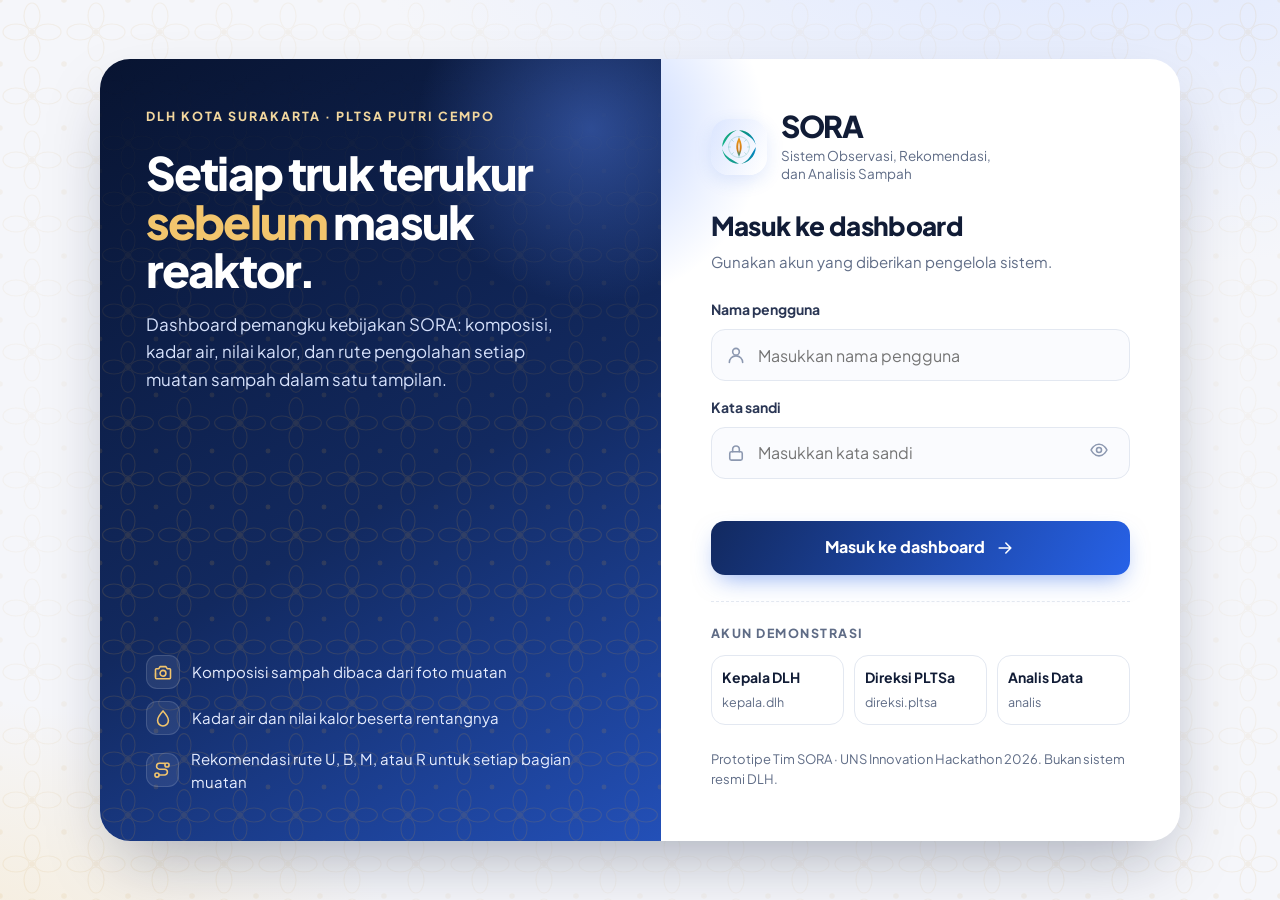
==== commit 48ba6577: "Dashboard: satu layar per halaman, peta tanpa kunci API, rute dan angka diselaraskan dengan aplikasi" ====
--- a/demo/web/index.html
+++ b/demo/web/index.html
@@ -43,6 +43,10 @@
   <symbol id="i-camera" viewBox="0 0 24 24"><path d="M4 8h3l1.5-2.5h7L17 8h3a1 1 0 0 1 1 1v10a1 1 0 0 1-1 1H4a1 1 0 0 1-1-1V9a1 1 0 0 1 1-1z"/><circle cx="12" cy="13.5" r="3.5"/></symbol>
   <symbol id="i-grid" viewBox="0 0 24 24"><rect x="3.5" y="3.5" width="7" height="7" rx="1.5"/><rect x="13.5" y="3.5" width="7" height="7" rx="1.5"/><rect x="3.5" y="13.5" width="7" height="7" rx="1.5"/><rect x="13.5" y="13.5" width="7" height="7" rx="1.5"/></symbol>
   <symbol id="i-phone" viewBox="0 0 24 24"><rect x="6.5" y="2.5" width="11" height="19" rx="2.5"/><path d="M11 18.5h2"/></symbol>
+  <symbol id="i-search" viewBox="0 0 24 24"><circle cx="11" cy="11" r="6.5"/><path d="m16 16 4.5 4.5"/></symbol>
+  <symbol id="i-pin" viewBox="0 0 24 24"><path d="M12 21s-6.5-6.2-6.5-11A6.5 6.5 0 0 1 18.5 10c0 4.8-6.5 11-6.5 11z"/><circle cx="12" cy="10" r="2.3"/></symbol>
+  <symbol id="i-refresh" viewBox="0 0 24 24"><path d="M19.5 12a7.5 7.5 0 1 1-2.2-5.3"/><path d="M19.5 4.5v4h-4"/></symbol>
+  <symbol id="i-trend" viewBox="0 0 24 24"><path d="M3.5 17 9 11.5l4 4L20.5 8"/><path d="M15 8h5.5v5.5"/></symbol>
 </svg>
 
 <!-- ====================================================== LOGIN -->
@@ -55,7 +59,7 @@
       <div class="login-points">
         <div><span><svg class="ico"><use href="#i-camera"/></svg></span>Komposisi sampah dibaca dari foto muatan</div>
         <div><span><svg class="ico"><use href="#i-drop"/></svg></span>Kadar air dan nilai kalor beserta rentangnya</div>
-        <div><span><svg class="ico"><use href="#i-route"/></svg></span>Rekomendasi rute U, B, M, atau R per truk</div>
+        <div><span><svg class="ico"><use href="#i-route"/></svg></span>Rekomendasi rute U, B, M, atau R untuk setiap bagian muatan</div>
       </div>
     </div>
     <form class="login-form" id="loginForm" autocomplete="off" novalidate>
@@ -83,40 +87,43 @@
 
 <!-- ====================================================== APP -->
 <div id="app" class="app" hidden>
-  <aside class="sidebar" id="sidebar">
-    <div class="brand"><img src="img/logo.svg" alt=""><div><strong>SORA</strong><small>Mutu umpan PLTSa</small></div></div>
-    <nav class="nav" id="nav">
-      <h6>Pemantauan</h6>
-      <a href="#beranda" data-p="beranda"><svg class="ico"><use href="#i-home"/></svg><span>Beranda</span></a>
+  <header class="hdr">
+    <div class="hdr-row">
+      <a class="brand" href="#ringkasan" aria-label="SORA, ke Ringkasan">
+        <img src="img/logo.svg" alt="">
+        <div>
+          <span class="brand-eyebrow">DLH Kota Surakarta · PLTSa Putri Cempo</span>
+          <strong>SORA <em>Mutu Umpan PLTSa</em></strong>
+          <small>Komposisi, kadar air, nilai kalor, dan rute pengolahan setiap muatan sampah</small>
+        </div>
+      </a>
+      <div class="hdr-ctl">
+        <div class="seg seg-dark" id="gHari" role="group" aria-label="Periode">
+          <button data-h="7">7 hari</button><button data-h="14">14 hari</button><button data-h="30">30 hari</button>
+        </div>
+        <label class="sel-dark"><span class="sr">Jenis TPS</span><select id="gJenis"></select></label>
+        <span class="pill-sim" title="Belum ada data lapangan. Angka dibangkitkan komputer dengan rumus yang sama dengan aplikasi petugas."><i></i>Data simulasi</span>
+        <div class="who">
+          <div class="av" id="whoAv">KD</div>
+          <div class="who-txt"><b id="whoName">Kepala DLH</b><small id="whoRole">DLH Kota Surakarta</small></div>
+          <button class="icon-btn" id="btnOut" title="Keluar" aria-label="Keluar"><svg class="ico"><use href="#i-out"/></svg></button>
+        </div>
+      </div>
+    </div>
+    <nav class="tabs" id="nav" aria-label="Halaman">
+      <a href="#ringkasan" data-p="ringkasan"><svg class="ico"><use href="#i-grid"/></svg><span>Ringkasan</span></a>
+      <a href="#peta" data-p="peta"><svg class="ico"><use href="#i-map"/></svg><span>Peta TPS</span></a>
       <a href="#muatan" data-p="muatan"><svg class="ico"><use href="#i-truck"/></svg><span>Muatan masuk</span></a>
-      <a href="#peta" data-p="peta"><svg class="ico"><use href="#i-map"/></svg><span>Peta TPS</span></a>
-      <a href="#komposisi" data-p="komposisi"><svg class="ico"><use href="#i-pie"/></svg><span>Komposisi sampah</span></a>
-      <h6>Keputusan</h6>
+      <a href="#komposisi" data-p="komposisi"><svg class="ico"><use href="#i-pie"/></svg><span>Komposisi</span></a>
       <a href="#rute" data-p="rute"><svg class="ico"><use href="#i-route"/></svg><span>Rute dan neraca</span></a>
       <a href="#model" data-p="model"><svg class="ico"><use href="#i-flask"/></svg><span>Model dan validasi</span></a>
-      <h6>Laporan</h6>
-      <a href="#laporan" data-p="laporan"><svg class="ico"><use href="#i-file"/></svg><span>Pusat laporan</span><b class="badge" id="navImport" hidden></b></a>
+      <a href="#laporan" data-p="laporan"><svg class="ico"><use href="#i-file"/></svg><span>Laporan</span><b class="badge" id="navImport" hidden></b></a>
+      <span class="tabs-period" id="pillPeriod"></span>
     </nav>
-    <div class="side-foot">
-      <div class="who"><div class="av" id="whoAv">KD</div><div><b id="whoName">Kepala DLH</b><small id="whoRole">DLH Kota Surakarta</small></div></div>
-      <button class="side-btn" id="btnMini"><svg class="ico"><use href="#i-panel"/></svg><span>Lipat menu</span></button>
-      <button class="side-btn" id="btnOut"><svg class="ico"><use href="#i-out"/></svg><span>Keluar</span></button>
-    </div>
-  </aside>
-
-  <main class="main" id="main">
-    <div class="topbar">
-      <button class="menu-btn" id="btnMenu" aria-label="Buka menu"><svg class="ico"><use href="#i-menu"/></svg></button>
-      <div class="crumb"><b>Surakarta<i> · </i></b><span id="crumb">Beranda</span></div>
-      <div class="grow"></div>
-      <span class="pill warn" id="pillData"><i class="dot"></i><span>Data simulasi</span></span>
-      <span class="pill hide-sm" id="pillPeriod"></span>
-    </div>
-    <div id="pages"></div>
-    <div class="footer"><span>SORA · Sistem Observasi, Rekomendasi, dan Analisis Sampah · Prototipe 2026</span><span>Peta © OpenStreetMap, © CARTO</span></div>
-  </main>
+  </header>
+  <main class="pages" id="pages"></main>
 </div>
-<div class="toast" id="toast"></div>
+<div class="toast" id="toast" role="status"></div>
 
 <script src="vendor/echarts.min.js"></script>
 <script src="vendor/leaflet.js"></script>
--- a/demo/web/css/sora.css
+++ b/demo/web/css/sora.css
@@ -78,321 +78,364 @@
 .chip-btn small{color:var(--muted);font-size:12.5px}
 .login-foot{margin-top:24px;font-size:13px;color:var(--muted)}
 
-/* ---------------------------------------------------------------- Shell */
-.app{display:grid;grid-template-columns:280px 1fr;min-height:100vh;transition:grid-template-columns .3s}
-.app.mini{grid-template-columns:88px 1fr}
-.sidebar{position:sticky;top:0;height:100vh;display:flex;flex-direction:column;color:#dbe4fb;background:linear-gradient(180deg,var(--navy-950),var(--navy-900) 60%,var(--navy-800));overflow:hidden;isolation:isolate;z-index:30}
-.sidebar::before{content:"";position:absolute;inset:0;background:var(--kawung);background-size:58px;opacity:.07;z-index:-1}
-.brand{display:flex;align-items:center;gap:12px;padding:24px 22px 20px;border-bottom:1px solid #ffffff12}
-.brand img{width:44px;height:44px;border-radius:14px;background:#fff;padding:6px;flex:none}
-.brand strong{font-size:22px;font-weight:800;letter-spacing:-.03em;color:#fff;display:block;line-height:1}
-.brand small{display:block;font-size:11px;font-weight:700;letter-spacing:.14em;color:#e9c77f;margin-top:6px;line-height:1.3;text-transform:uppercase}
-.nav{flex:1;overflow:auto;padding:16px 14px}
-.nav h6{margin:18px 10px 8px;font-size:11.5px;font-weight:800;letter-spacing:.16em;color:#8ea2cf;text-transform:uppercase}
-.nav h6:first-child{margin-top:4px}
-.nav a{display:flex;align-items:center;gap:13px;padding:12px 14px;border-radius:14px;color:#d7e0f6;text-decoration:none;font-weight:650;font-size:15px;margin:3px 0;transition:background .2s,color .2s,transform .2s;position:relative}
-.nav a:hover{background:#ffffff10;color:#fff}
-.nav a.on{background:linear-gradient(90deg,var(--cream),#fdeecf);color:var(--navy-900);box-shadow:0 8px 20px -10px #e9c77f}
-.nav a.on .ico{color:var(--gold-600)}
-.nav a .badge{margin-left:auto;font-size:11.5px;font-weight:800;background:#e9c77f;color:var(--navy-950);border-radius:20px;padding:2px 8px}
-.side-foot{padding:14px;border-top:1px solid #ffffff12;display:grid;gap:8px}
-.who{display:flex;gap:11px;align-items:center;padding:8px 8px 10px}
-.who .av{width:40px;height:40px;border-radius:50%;background:linear-gradient(145deg,#f6dca5,#d6a24a);color:var(--navy-950);display:grid;place-items:center;font-weight:800;flex:none}
-.who b{display:block;color:#fff;font-size:14.5px;line-height:1.2}
-.who small{color:#9fb0d6;font-size:12.5px}
-.side-btn{display:flex;align-items:center;gap:10px;padding:10px 12px;border-radius:12px;background:#ffffff0d;border:1px solid #ffffff14;color:#dbe4fb;font-weight:650;font-size:14px}
-.side-btn:hover{background:#ffffff18}
-.app.mini .brand div,.app.mini .nav h6,.app.mini .nav a span,.app.mini .nav a .badge,.app.mini .who div,.app.mini .side-btn span{display:none}
-.app.mini .nav a{justify-content:center;padding:13px}
-.app.mini .brand{justify-content:center;padding:22px 10px}
-.app.mini .who{justify-content:center}
-.app.mini .side-btn{justify-content:center}
-
-.main{min-width:0;padding:22px 34px 60px}
-.topbar{display:flex;align-items:center;gap:16px;margin-bottom:22px}
-.crumb{white-space:nowrap;overflow:hidden;text-overflow:ellipsis;min-width:0;font-size:12.5px;font-weight:800;letter-spacing:.16em;color:var(--muted);text-transform:uppercase}
-.crumb b{color:var(--gold-600)}
-.crumb b i{font-style:normal;color:var(--muted)}
-.topbar .grow{flex:1}
-.pill{display:inline-flex;align-items:center;gap:8px;padding:8px 14px;border-radius:30px;font-size:13.5px;font-weight:700;background:#fff;border:1px solid var(--line);color:var(--ink-2);white-space:nowrap}
-.pill.warn{background:#fff7e6;border-color:#f3d9a4;color:#8a5a0b}
-.pill .dot{width:8px;height:8px;border-radius:50%;background:#15a67f;box-shadow:0 0 0 4px #15a67f22;animation:pulse 2s infinite}
-.pill.warn .dot{background:#d99312;box-shadow:0 0 0 4px #d9931222}
-.menu-btn{display:none;width:44px;height:44px;border-radius:12px;background:#fff;border:1px solid var(--line);place-items:center}
-
-.page{animation:fade .45s ease both}
-.page-head{display:flex;align-items:flex-end;justify-content:space-between;gap:20px;margin-bottom:22px;flex-wrap:wrap}
-.page-head h1{font-size:34px;font-weight:800;letter-spacing:-.035em}
-.page-head p{color:var(--muted);font-size:16px;margin-top:8px;max-width:760px}
-
-/* Banner (gaya hero) */
-.banner{position:relative;overflow:hidden;isolation:isolate;border-radius:28px;color:#fff;padding:30px 34px;margin-bottom:24px;background:linear-gradient(120deg,var(--navy-950),var(--navy-800) 55%,#2a5ad0);box-shadow:var(--shadow)}
-.banner::before{content:"";position:absolute;inset:0;background:var(--kawung);background-size:60px;opacity:.15;z-index:-1;mask:linear-gradient(100deg,transparent 30%,#000 90%);-webkit-mask:linear-gradient(100deg,transparent 30%,#000 90%)}
-.banner .eyebrow{color:#f2d79e}
-.banner h1{font-size:32px;font-weight:800;margin:10px 0 8px;letter-spacing:-.035em}
-.banner p{color:#d4def7;font-size:15.5px;max-width:760px}
-.banner .actions{position:absolute;right:30px;top:50%;transform:translateY(-50%);display:flex;gap:10px}
-
-.hero{position:relative;overflow:hidden;isolation:isolate;border-radius:32px;color:#fff;padding:46px 48px;display:grid;grid-template-columns:1.4fr 1fr;gap:34px;align-items:center;background:linear-gradient(125deg,var(--navy-950) 0%,var(--navy-800) 50%,#2b5fd6 100%);box-shadow:var(--shadow-lg);margin-bottom:26px}
-.hero::before{content:"";position:absolute;inset:0;background:var(--kawung);background-size:64px;opacity:.17;z-index:-1;mask:linear-gradient(100deg,transparent 25%,#000 85%);-webkit-mask:linear-gradient(100deg,transparent 25%,#000 85%)}
-.hero::after{content:"";position:absolute;width:520px;height:520px;right:-160px;bottom:-260px;border-radius:50%;background:radial-gradient(circle,#f2c56d38,transparent 62%);z-index:-1}
-.hero h1{font-size:52px;font-weight:800;letter-spacing:-.045em;line-height:1.03;margin:16px 0 18px}
-.hero h1 em{font-style:normal;color:#f2c56d}
-.hero p{font-size:17.5px;color:#d7e2fb;max-width:600px;line-height:1.6}
-.hero .actions{display:flex;gap:12px;margin-top:28px;flex-wrap:wrap}
-.glass{border-radius:24px;padding:24px;background:linear-gradient(160deg,#ffffff1f,#ffffff0a);border:1px solid #ffffff2b;backdrop-filter:blur(10px);-webkit-backdrop-filter:blur(10px)}
-.glass .eyebrow{color:#cfe0ff;display:flex;align-items:center;gap:8px}
-.glass .big{font-size:64px;font-weight:800;letter-spacing:-.05em;line-height:1;margin:14px 0 6px}
-.glass .big small{font-size:18px;font-weight:650;color:#cfe0ff;letter-spacing:0;margin-left:6px}
-.glass p{font-size:14.5px;color:#d7e2fb}
-.route-strip{display:flex;height:12px;border-radius:8px;overflow:hidden;margin:18px 0 12px;background:#ffffff1a}
-.route-strip i{display:block;height:100%;transition:width 1s cubic-bezier(.2,.8,.2,1)}
-.route-legend{display:grid;grid-template-columns:repeat(4,1fr);gap:8px}
-.route-legend div{font-size:12.5px;color:#cfdbf7;min-width:0}
-.route-legend .rk{display:flex;align-items:center;font-weight:800;color:#fff;font-size:13px}
-.route-legend small{display:block;font-size:11.5px;color:#a9bbe6;white-space:nowrap;overflow:hidden;text-overflow:ellipsis;margin-top:2px}
-.route-legend b{display:block;font-size:20px;color:#fff;font-weight:800}
-.route-legend i{display:inline-block;width:8px;height:8px;border-radius:3px;margin-right:6px}
+
+/* ---------------------------------------------------------------- Kerangka satu layar */
+.app{height:100vh;height:100dvh;display:flex;flex-direction:column;overflow:hidden;background:
+  radial-gradient(900px 420px at 100% 0%,#e7eeff 0%,transparent 60%),var(--bg)}
+.hdr{position:relative;margin:10px 12px 0;border-radius:20px;color:#fff;isolation:isolate;flex:none;
+  background:linear-gradient(120deg,var(--navy-950) 0%,var(--navy-800) 58%,#244fb3 100%);box-shadow:0 14px 34px -18px #081431cc}
+.hdr::before{content:"";position:absolute;inset:0;border-radius:inherit;background:var(--kawung);background-size:48px;opacity:.09;z-index:-1}
+.hdr::after{content:"";position:absolute;left:22px;right:22px;bottom:-1px;height:3px;border-radius:3px;background:linear-gradient(90deg,var(--gold),#f2d79e 50%,transparent)}
+.hdr-row{display:flex;align-items:center;gap:20px;padding:12px 18px 8px}
+.brand{display:flex;align-items:center;gap:13px;color:#fff;text-decoration:none;min-width:0}
+.brand img{width:46px;height:46px;padding:6px;border-radius:14px;background:#fff;flex:none;box-shadow:0 6px 16px #0006}
+.brand-eyebrow{display:block;font-size:11px;font-weight:800;letter-spacing:.16em;text-transform:uppercase;color:#f2d79e}
+.brand strong{display:block;font-size:21px;font-weight:800;letter-spacing:-.03em;line-height:1.2}
+.brand strong em{font-style:normal;font-weight:700;color:#cfdcff;font-size:17px;margin-left:4px}
+.brand small{display:block;font-size:12.5px;color:#b9c8ec;white-space:nowrap;overflow:hidden;text-overflow:ellipsis}
+.hdr-ctl{margin-left:auto;display:flex;align-items:center;gap:10px;flex:none}
+.seg{display:inline-flex;padding:4px;border-radius:12px;gap:2px;background:#eef2f9}
+.seg button{height:32px;padding:0 13px;border-radius:9px;font-size:13.5px;font-weight:700;color:var(--muted);transition:background .2s,color .2s,box-shadow .2s}
+.seg button.on{background:#fff;color:var(--navy-900);box-shadow:0 2px 6px #0c1d4522}
+.seg-dark{background:#ffffff14;border:1px solid #ffffff22}
+.seg-dark button{color:#c9d6f5}
+.seg-dark button:hover{color:#fff}
+.seg-dark button.on{background:#fff;color:var(--navy-900)}
+.sel-dark select{height:42px;border-radius:12px;border:1px solid #ffffff2e;background:#ffffff14 url("data:image/svg+xml,%3Csvg xmlns='http://www.w3.org/2000/svg' width='12' height='8'%3E%3Cpath d='M1 1l5 5 5-5' fill='none' stroke='%23fff' stroke-width='1.8'/%3E%3C/svg%3E") no-repeat right 12px center;color:#fff;padding:0 34px 0 13px;font-size:13.5px;font-weight:700;appearance:none;-webkit-appearance:none;cursor:pointer}
+.sel-dark select option{color:var(--ink)}
+.pill-sim{display:inline-flex;align-items:center;gap:7px;height:32px;padding:0 12px;border-radius:99px;background:#f6dca526;border:1px solid #f2d79e55;color:#f6e2b6;font-size:12.5px;font-weight:700;white-space:nowrap;cursor:help}
+.pill-sim i{width:7px;height:7px;border-radius:50%;background:#f2c56d;box-shadow:0 0 0 3px #f2c56d33;animation:blink 2.4s ease-in-out infinite}
+.who{display:flex;align-items:center;gap:10px;padding-left:12px;border-left:1px solid #ffffff22}
+.av{width:38px;height:38px;border-radius:12px;display:grid;place-items:center;font-weight:800;font-size:13.5px;color:var(--navy-950);background:linear-gradient(140deg,#f6dca5,#e1aa4d);flex:none}
+.who-txt b{display:block;font-size:13.5px;line-height:1.2}
+.who-txt small{display:block;font-size:11.5px;color:#b9c8ec}
+.icon-btn{width:38px;height:38px;border-radius:11px;display:grid;place-items:center;color:#d8e2fb;transition:background .2s}
+.icon-btn:hover{background:#ffffff1c;color:#fff}
+.tabs{display:flex;align-items:center;gap:4px;padding:0 14px 12px;overflow-x:auto;scrollbar-width:none}
+.tabs::-webkit-scrollbar{display:none}
+.tabs a{position:relative;display:inline-flex;align-items:center;gap:8px;height:38px;padding:0 15px;border-radius:11px;color:#cad7f6;text-decoration:none;font-weight:700;font-size:14px;white-space:nowrap;border:1px solid #ffffff1a;background:#ffffff0a;transition:background .2s,color .2s,transform .2s}
+.tabs a .ico{width:17px;height:17px}
+.tabs a:hover{background:#ffffff1a;color:#fff}
+.tabs a.on{background:#fff;color:var(--navy-900);border-color:#fff;box-shadow:0 6px 16px -6px #0008}
+.tabs a.on .ico{color:var(--blue)}
+.badge{min-width:20px;height:20px;border-radius:99px;background:var(--gold);color:var(--navy-950);font-size:11.5px;font-weight:800;display:grid;place-items:center;padding:0 6px}
+.tabs-period{margin-left:auto;font-size:12.5px;color:#b9c8ec;white-space:nowrap;padding-left:12px}
+
+.pages{flex:1;min-height:0;padding:12px;overflow:hidden}
+.page{height:100%;min-height:0;display:grid;gap:12px}
+.page > *{min-width:0;min-height:0}
+.page > *,.col > *{animation:rise .55s cubic-bezier(.2,.8,.2,1) both;animation-delay:calc(var(--i,0) * 60ms)}
+.col{display:grid;gap:12px;min-height:0;min-width:0}
+
+/* ---------------------------------------------------------------- Panel */
+.panel{background:var(--surface);border:1px solid var(--line);border-radius:18px;box-shadow:var(--shadow-sm);padding:14px 16px;display:flex;flex-direction:column;min-height:0;min-width:0;position:relative;transition:box-shadow .25s}
+.panel:hover{box-shadow:var(--shadow)}
+.ph{display:flex;align-items:flex-start;gap:10px;margin-bottom:8px;flex:none}
+.ph h3{font-size:16px;font-weight:800;letter-spacing:-.02em}
+.ph p{font-size:12.5px;color:var(--muted);margin-top:2px;line-height:1.4}
+.ph .tags{margin-left:auto;display:flex;gap:6px;flex:none}
+.tag{font-size:10.5px;font-weight:800;letter-spacing:.1em;text-transform:uppercase;color:var(--blue);background:var(--blue-50);border:1px solid #d6e3ff;border-radius:99px;padding:3px 9px;white-space:nowrap}
+.tag.gold{color:var(--gold-600);background:var(--cream);border-color:#f0dcb2}
+.chart{flex:1;min-height:0;width:100%}
+.scroll{flex:1;min-height:0;overflow:auto;scrollbar-width:thin}
+.scroll::-webkit-scrollbar{width:8px;height:8px}
+.scroll::-webkit-scrollbar-thumb{background:#d5ddeb;border-radius:8px}
 
 /* KPI */
-.kpis{display:grid;grid-template-columns:repeat(4,1fr);gap:16px;margin-bottom:24px}
-.kpi{position:relative;background:var(--surface);border:1px solid var(--line);border-radius:20px;padding:20px 20px 18px;box-shadow:var(--shadow-sm);overflow:hidden;transition:transform .25s,box-shadow .25s}
-.kpi:hover{transform:translateY(-3px);box-shadow:var(--shadow)}
-.kpi::before{content:"";position:absolute;left:0;top:0;bottom:0;width:4px;background:var(--accent,var(--blue))}
-.kpi .label{font-size:13px;font-weight:800;letter-spacing:.08em;color:var(--muted);text-transform:uppercase;display:flex;justify-content:space-between;align-items:center;gap:10px}
-.kpi .label .ico-wrap{width:40px;height:40px;border-radius:13px;display:grid;place-items:center;background:color-mix(in srgb,var(--accent,var(--blue)) 12%,#fff);color:var(--accent,var(--blue))}
-.kpi .value{font-size:36px;font-weight:800;letter-spacing:-.04em;margin-top:6px;line-height:1.1}
-.kpi .value small{font-size:16px;font-weight:700;color:var(--muted);margin-left:5px;letter-spacing:0}
-.kpi .foot{font-size:13.5px;color:var(--muted);margin-top:6px}
-.kpi .foot b{color:var(--ink-2)}
-.trend-up{color:#0f8a5f}.trend-down{color:var(--red)}
-
-/* Panel */
-.grid{display:grid;gap:20px}
-.g-2{grid-template-columns:1fr 1fr}.g-3{grid-template-columns:repeat(3,1fr)}.g-21{grid-template-columns:1.6fr 1fr}.g-12{grid-template-columns:1fr 1.6fr}
-.panel{background:var(--surface);border:1px solid var(--line);border-radius:var(--radius);box-shadow:var(--shadow-sm);padding:22px 24px;min-width:0}
-.panel-head{display:flex;align-items:flex-start;justify-content:space-between;gap:12px;margin-bottom:12px}
-.panel-head h3{font-size:19px;font-weight:800}
-.panel-head p{font-size:14px;color:var(--muted);margin-top:4px}
-.chart{width:100%;height:320px}
-.chart.tall{height:400px}
-.chart.short{height:240px}
-.mb{margin-bottom:20px}
-
-/* Module cards */
-.section-label{font-size:12.5px;font-weight:800;letter-spacing:.16em;color:var(--gold-600);text-transform:uppercase;margin:6px 0 6px}
-.section-title{font-size:26px;font-weight:800;letter-spacing:-.03em;margin-bottom:16px;display:flex;justify-content:space-between;align-items:baseline}
-.section-title small{font-size:12.5px;letter-spacing:.14em;color:var(--gold-600);font-weight:800}
-.modules{display:grid;grid-template-columns:repeat(3,1fr);gap:16px;margin-bottom:28px}
-.module{position:relative;text-align:left;background:linear-gradient(180deg,#fff,#fffaf1);border:1px solid #efe4cf;border-radius:22px;padding:22px;transition:transform .25s,box-shadow .25s,border-color .25s}
-.module:hover{transform:translateY(-4px);box-shadow:0 18px 40px -18px #a97a2666;border-color:#e3cb9c}
-.module .m-ico{width:46px;height:46px;border-radius:14px;background:var(--gold-100);color:var(--gold-600);display:grid;place-items:center;margin-bottom:16px}
-.module h4{font-size:18px;font-weight:800}
-.module p{font-size:14.5px;color:var(--muted);margin-top:6px}
-.module .arrow{position:absolute;right:20px;top:22px;color:#c4b08a;transition:transform .25s}
-.module:hover .arrow{transform:translate(3px,-3px);color:var(--gold-600)}
-
-/* Steps */
-.steps{display:grid;grid-template-columns:repeat(5,1fr);gap:0;background:var(--surface);border:1px solid var(--line);border-radius:22px;overflow:hidden;margin-bottom:24px}
-.step{padding:20px 20px 22px;position:relative;border-right:1px solid var(--line-2)}
-.step:last-child{border-right:0}
-.step .n{font-size:12.5px;font-weight:800;color:var(--gold-600);letter-spacing:.12em}
-.step h4{font-size:16.5px;font-weight:800;margin:8px 0 6px}
-.step p{font-size:14px;color:var(--muted)}
-.step::after{content:"";position:absolute;right:-7px;top:26px;width:12px;height:12px;background:#fff;border-top:1px solid var(--line);border-right:1px solid var(--line);transform:rotate(45deg);z-index:1}
-.step:last-child::after{display:none}
-
-/* Notice */
-.notice{display:flex;gap:14px;align-items:flex-start;padding:16px 18px;border-radius:18px;background:#fff8e8;border:1px solid #f1dcae;color:#6f4a0a;font-size:14.5px;margin-bottom:22px}
-.notice .ico{color:#c3861a;margin-top:2px}
-.notice b{color:#4e3305}
-.notice.info{background:#eef4ff;border-color:#cfdcfb;color:#24427f}
-.notice.info .ico{color:var(--blue)}
-
-/* Filters */
-.filters{display:flex;flex-wrap:wrap;gap:12px;align-items:flex-end;background:var(--surface);border:1px solid var(--line);border-radius:20px;padding:16px 18px;margin-bottom:20px;box-shadow:var(--shadow-sm)}
-.f{display:flex;flex-direction:column;gap:6px;min-width:170px;flex:1}
-.f label{font-size:13px;font-weight:750;color:var(--ink-2)}
-.select,.date,.search{height:46px;border:1.5px solid var(--line);border-radius:12px;padding:0 12px;background:#fafbfe;font-size:15px;outline:0;transition:border-color .2s,box-shadow .2s;width:100%}
-.select:focus,.date:focus,.search:focus{border-color:var(--blue);box-shadow:0 0 0 4px #2762e81a;background:#fff}
-.f.act{flex:0 0 auto;min-width:0}
-
-/* Table */
-.table-wrap{overflow:auto;border-radius:16px;border:1px solid var(--line);max-height:560px}
-table{width:100%;border-collapse:collapse;font-size:14.5px}
-thead th{position:sticky;top:0;background:#f6f8fc;color:var(--ink-2);font-weight:800;font-size:13px;letter-spacing:.02em;text-align:left;padding:12px 14px;border-bottom:1px solid var(--line);white-space:nowrap;z-index:1}
-tbody td{padding:12px 14px;border-bottom:1px solid var(--line-2);white-space:nowrap}
+.kpis{display:grid;grid-template-columns:repeat(5,1fr);gap:12px}
+.kpis.k4{grid-template-columns:repeat(4,1fr)}
+.kpi{position:relative;background:#fff;border:1px solid var(--line);border-radius:16px;padding:11px 16px 11px 18px;box-shadow:var(--shadow-sm);overflow:hidden;transition:transform .2s,box-shadow .2s}
+.kpi::before{content:"";position:absolute;left:0;top:12px;bottom:12px;width:4px;border-radius:0 4px 4px 0;background:var(--accent,var(--blue))}
+.kpi:hover{transform:translateY(-2px);box-shadow:var(--shadow)}
+.kpi .k{font-size:11.5px;font-weight:800;letter-spacing:.09em;text-transform:uppercase;color:var(--muted);display:flex;align-items:center;gap:6px}
+.kpi .k .ico{width:15px;height:15px;color:var(--accent,var(--blue))}
+.kpi .v{font-size:28px;font-weight:800;letter-spacing:-.035em;line-height:1.15;margin-top:3px;white-space:nowrap}
+.kpi .v small{font-size:14px;font-weight:700;color:var(--muted);margin-left:4px;letter-spacing:0}
+.kpi .f{font-size:12px;color:var(--muted);white-space:nowrap;overflow:hidden;text-overflow:ellipsis}
+.kpi .f b{color:var(--ink-2)}
+
+/* Temuan */
+.findings{display:grid;gap:9px;align-content:start}
+.finding{display:grid;grid-template-columns:28px 1fr;gap:10px;align-items:start}
+.finding .n{width:28px;height:28px;border-radius:50%;background:var(--navy-900);color:#fff;font-weight:800;font-size:13px;display:grid;place-items:center}
+.finding p{font-size:13.5px;line-height:1.5;color:var(--ink-2)}
+.finding p b{color:var(--ink)}
+.hl-r{color:#b4332b;font-weight:700}.hl-b{color:var(--blue);font-weight:700}.hl-g{color:var(--teal);font-weight:700}.hl-a{color:var(--amber);font-weight:700}
+.howto{margin-top:auto;padding-top:9px;border-top:1px dashed var(--line);font-size:12.5px;color:var(--muted);line-height:1.5}
+.howto b{color:var(--ink-2)}
+
+/* Rute */
+.rb{display:inline-flex;align-items:center;gap:6px;height:24px;padding:0 9px;border-radius:8px;font-size:12px;font-weight:800;white-space:nowrap;color:var(--c);background:color-mix(in srgb,var(--c) 12%,#fff)}
+.rb i{width:17px;height:17px;border-radius:5px;background:var(--c);color:#fff;font-style:normal;font-size:11px;display:grid;place-items:center}
+.rcards{display:grid;grid-template-columns:repeat(4,1fr);gap:12px}
+.rcard{background:#fff;border:1px solid var(--line);border-radius:16px;padding:12px 15px;box-shadow:var(--shadow-sm);display:grid;grid-template-columns:44px 1fr;gap:4px 12px;align-items:center;transition:transform .2s,box-shadow .2s}
+.rcard:hover{transform:translateY(-2px);box-shadow:var(--shadow)}
+.rcard .L{grid-row:span 2;width:44px;height:44px;border-radius:13px;background:var(--c);color:#fff;font-weight:800;font-size:21px;display:grid;place-items:center;box-shadow:0 8px 16px -8px var(--c)}
+.rcard .nm{font-weight:800;font-size:15px;line-height:1.25}
+.rcard .to{font-size:12px;color:var(--muted);line-height:1.3}
+.rcard .nums{grid-column:1/-1;display:flex;align-items:baseline;gap:8px;margin-top:6px}
+.rcard .nums b{font-size:24px;font-weight:800;letter-spacing:-.03em}
+.rcard .nums span{font-size:12.5px;color:var(--muted)}
+.rcard .nums .pct{margin-left:auto;font-weight:800;font-size:15px;color:var(--c)}
+.rcard .bar{grid-column:1/-1;height:6px;border-radius:6px;background:#eef1f7;overflow:hidden}
+.rcard .bar i{display:block;height:100%;width:0;background:var(--c);border-radius:6px;transition:width 1s cubic-bezier(.2,.8,.2,1)}
+.ladder{display:grid;gap:7px;align-content:start}
+.step-r{display:grid;grid-template-columns:26px 1fr auto;gap:10px;align-items:center;padding:8px 10px;border-radius:12px;border:1px solid var(--line-2);background:#fbfcfe;transition:border-color .2s,background .2s}
+.step-r:hover{border-color:#cfdaf0;background:#f6f9ff}
+.step-r .n{width:26px;height:26px;border-radius:8px;background:#eef2f9;font-weight:800;font-size:12.5px;display:grid;place-items:center;color:var(--ink-2)}
+.step-r b{display:block;font-size:13.5px;line-height:1.3}
+.step-r small{display:block;font-size:12px;color:var(--muted);line-height:1.35}
+.minis{display:grid;grid-template-columns:repeat(4,1fr);gap:12px}
+
+/* Tabel */
+table{width:100%;border-collapse:separate;border-spacing:0;font-size:13px}
+th{position:sticky;top:0;z-index:1;background:#f6f8fc;text-align:left;font-size:11.5px;font-weight:800;letter-spacing:.06em;text-transform:uppercase;color:var(--muted);padding:9px 10px;border-bottom:1px solid var(--line);white-space:nowrap}
+td{padding:8px 10px;border-bottom:1px solid var(--line-2);white-space:nowrap}
 tbody tr{transition:background .15s}
-tbody tr:hover{background:#f8faff}
-td.r,th.r{text-align:right}
-.rb{display:inline-flex;align-items:center;gap:6px;font-weight:800;font-size:13px;padding:4px 10px;border-radius:9px}
-.rb.U{background:#e8efff;color:var(--r-U)}.rb.B{background:#fff1df;color:var(--r-B)}.rb.M{background:#e0f5f1;color:var(--r-M)}.rb.R{background:#edf0f4;color:var(--r-R)}
-.tag{display:inline-block;font-size:12px;font-weight:750;padding:3px 8px;border-radius:8px;background:#f0f3f9;color:var(--muted)}
-.tag.warn{background:#fff1df;color:var(--amber)}
-.tag.app{background:#e8efff;color:var(--blue)}
-.pager{display:flex;align-items:center;justify-content:space-between;margin-top:14px;font-size:14px;color:var(--muted);gap:10px;flex-wrap:wrap}
-.pager .btns{display:flex;gap:8px}
-.pager button{height:38px;padding:0 14px;border-radius:10px;border:1.5px solid var(--line);background:#fff;font-weight:700}
-.pager button:disabled{opacity:.45;cursor:default}
-.bar-cell{display:flex;align-items:center;gap:8px}
-.mini-bar{width:90px;height:7px;border-radius:5px;background:#eef1f7;overflow:hidden}
-.mini-bar i{display:block;height:100%;border-radius:5px}
-
-/* Map */
-.map-layout{display:grid;grid-template-columns:330px 1fr;gap:0;background:var(--surface);border:1px solid var(--line);border-radius:26px;overflow:hidden;box-shadow:var(--shadow);height:calc(100vh - 220px);min-height:620px}
-.map-side{padding:20px;border-right:1px solid var(--line);overflow:auto;display:flex;flex-direction:column;gap:16px}
-.map-side h3{font-size:18px;font-weight:800;display:flex;align-items:center;gap:8px}
-.toggle{display:flex;align-items:center;justify-content:space-between;gap:10px;padding:12px 14px;border:1.5px solid var(--line);border-radius:14px;font-size:14.5px;font-weight:650}
-.switch{position:relative;width:44px;height:26px;flex:none}
-.switch input{opacity:0;width:0;height:0}
-.switch i{position:absolute;inset:0;background:#cfd7e6;border-radius:20px;transition:.25s}
-.switch i::after{content:"";position:absolute;left:3px;top:3px;width:20px;height:20px;border-radius:50%;background:#fff;box-shadow:0 1px 3px #0003;transition:.25s}
-.switch input:checked+i{background:var(--blue)}
-.switch input:checked+i::after{transform:translateX(18px)}
-.seg{display:grid;grid-template-columns:repeat(3,1fr);background:#eef2f9;border-radius:12px;padding:4px;gap:4px}
-.seg button{height:36px;border-radius:9px;font-size:13.5px;font-weight:700;color:var(--muted)}
-.seg button.on{background:#fff;color:var(--navy-900);box-shadow:0 2px 6px #12295f1a}
-.rank{display:grid;gap:8px}
-.rank button{display:grid;grid-template-columns:28px 1fr auto;gap:10px;align-items:center;text-align:left;padding:10px 12px;border-radius:12px;border:1px solid var(--line-2);background:#fbfcfe;transition:all .2s}
-.rank button:hover{border-color:#c9d6f2;background:#f3f7ff}
-.rank .no{width:28px;height:28px;border-radius:9px;display:grid;place-items:center;font-weight:800;font-size:13px;background:#eef2f9;color:var(--ink-2)}
-.rank b{font-size:14.5px;display:block;line-height:1.25}
-.rank small{color:var(--muted);font-size:12.5px}
-.rank .v{font-weight:800;font-size:15px}
-#map{width:100%;height:100%;background:#e9eef6}
-.map-wrap{position:relative;min-width:0}
-.map-float{position:absolute;z-index:500;background:#ffffffee;backdrop-filter:blur(8px);-webkit-backdrop-filter:blur(8px);border:1px solid var(--line);border-radius:18px;box-shadow:var(--shadow);padding:14px 16px}
-.map-title{top:16px;left:16px;max-width:calc(100% - 310px);overflow:hidden;text-overflow:ellipsis;font-weight:800;color:var(--navy-800);font-size:15px;padding:10px 18px;border-radius:14px;white-space:nowrap}
-.map-legend{right:16px;bottom:16px;width:260px}
-.map-legend h5{margin:0 0 8px;font-size:14.5px;font-weight:800}
-.map-legend .row{display:flex;align-items:center;gap:9px;font-size:13.5px;margin:5px 0;color:var(--ink-2)}
-.map-legend .sw{width:14px;height:14px;border-radius:5px;flex:none}
-.map-legend .note{font-size:12px;color:var(--muted);margin-top:8px;max-width:240px}
-.map-stat{right:16px;top:16px;width:260px}
-.map-stat .k{font-size:12px;font-weight:800;color:var(--muted);letter-spacing:.1em;text-transform:uppercase}
-.map-stat .v{font-size:26px;font-weight:800;letter-spacing:-.03em}
-.pltsa-pin{width:46px;height:46px;border-radius:16px;background:linear-gradient(140deg,var(--navy-900),var(--blue));display:grid;place-items:center;color:#fff;box-shadow:0 0 0 6px #2762e833,0 10px 20px #0c1d4566;font-weight:800;font-size:12px;letter-spacing:.04em;animation:beacon 2.4s infinite}
-.flow{stroke-dasharray:6 10;animation:flow 1.6s linear infinite}
-.leaflet-popup-content-wrapper{border-radius:18px;box-shadow:var(--shadow-lg)}
-.leaflet-popup-content{margin:16px 18px;font-family:var(--font);font-size:14px;min-width:240px}
-.pop h4{font-size:17px;font-weight:800}
-.pop .meta{color:var(--muted);font-size:13px;margin:2px 0 10px}
-.pop .kv{display:grid;grid-template-columns:1fr auto;gap:5px 14px}
-.pop .kv span{color:var(--muted)}
+tbody tr:hover{background:#f6f9ff}
+.r{text-align:right}
+.tbl-wrap{flex:1;min-height:0;overflow:auto;border:1px solid var(--line);border-radius:12px}
+.stack{display:flex;height:9px;border-radius:5px;overflow:hidden;width:120px;background:#eef1f7}
+.stack i{display:block;height:100%}
+.meter{display:flex;align-items:center;gap:8px}
+.meter span{width:70px;height:7px;border-radius:5px;background:#eef1f7;overflow:hidden}
+.meter span i{display:block;height:100%;border-radius:5px}
+.flag{display:inline-block;font-size:11px;font-weight:800;padding:2px 7px;border-radius:6px;background:#fff1e0;color:#9a5208}
+.src{display:inline-block;font-size:11px;font-weight:800;padding:2px 7px;border-radius:6px;background:#e9f6f1;color:#0d7a5e}
+
+/* Toolbar dan form */
+.toolbar{display:flex;align-items:center;gap:10px;flex-wrap:wrap}
+.toolbar .grow{flex:1}
+.select,.text{height:38px;border:1.5px solid var(--line);border-radius:11px;background:#fff;padding:0 12px;font-size:13.5px;min-width:0}
+.select{padding-right:30px;appearance:none;-webkit-appearance:none;background:#fff url("data:image/svg+xml,%3Csvg xmlns='http://www.w3.org/2000/svg' width='12' height='8'%3E%3Cpath d='M1 1l5 5 5-5' fill='none' stroke='%235f6c86' stroke-width='1.8'/%3E%3C/svg%3E") no-repeat right 11px center;cursor:pointer}
+.select:focus,.text:focus{outline:0;border-color:var(--blue);box-shadow:0 0 0 3px #2762e81f}
+.searchbox{position:relative;display:flex;align-items:center}
+.searchbox .ico{position:absolute;left:11px;width:16px;height:16px;color:#8c98b0}
+.searchbox .text{padding-left:34px;width:240px}
+.btn-sm{height:38px;padding:0 14px;border-radius:11px;font-size:13.5px;gap:8px}
+.btn-sm .ico{width:17px;height:17px}
+.count{font-size:13px;color:var(--muted)}
+.count b{color:var(--ink)}
+.fgrid{display:grid;gap:10px}
+.fgrid label{display:grid;gap:5px;font-size:12.5px;font-weight:700;color:var(--ink-2)}
+.fgrid .two{display:grid;grid-template-columns:1fr 1fr;gap:10px}
+.fgrid label.swl,.swl{display:flex;justify-content:space-between;align-items:center;gap:10px;font-size:12.5px;font-weight:700;color:var(--ink-2)}
+.switch{appearance:none;-webkit-appearance:none;flex:none;width:38px;height:22px;border-radius:99px;background:#d5ddeb;position:relative;cursor:pointer;transition:background .2s;margin:0}
+.switch::after{content:"";position:absolute;top:3px;left:3px;width:16px;height:16px;border-radius:50%;background:#fff;transition:left .2s;box-shadow:0 1px 3px #0003}
+.switch:checked{background:var(--blue)}
+.switch:checked::after{left:19px}
+.actions{display:grid;gap:8px}
+.sumrow{display:grid;grid-template-columns:repeat(5,1fr);gap:10px;margin-bottom:10px;flex:none}
+.sum{border:1px solid var(--line);border-radius:12px;padding:8px 12px;background:#fbfcfe}
+.sum span{display:block;font-size:11px;font-weight:800;letter-spacing:.08em;text-transform:uppercase;color:var(--muted)}
+.sum b{font-size:19px;font-weight:800;letter-spacing:-.02em}
+.drop{display:flex;align-items:center;gap:12px;border:1.5px dashed #c7d3ea;border-radius:14px;padding:12px;background:#f8faff;cursor:pointer;transition:border-color .2s,background .2s}
+.drop:hover,.drop.drag{border-color:var(--blue);background:#eef4ff}
+.drop .di{width:40px;height:40px;border-radius:12px;background:#e3ecff;color:var(--blue);display:grid;place-items:center;flex:none}
+.drop b{display:block;font-size:13.5px}
+.drop small{display:block;font-size:12px;color:var(--muted)}
+.linkbtn{font-size:12.5px;font-weight:700;color:var(--red);text-decoration:underline;margin-top:6px}
+.sep{height:1px;background:var(--line-2);margin:4px 0}
+.mini-title{font-size:11.5px;font-weight:800;letter-spacing:.12em;text-transform:uppercase;color:var(--gold-600)}
+
+/* Peta */
+.mapbox{position:relative;flex:1;min-height:0;border-radius:14px;overflow:hidden;border:1px solid var(--line);background:#e9eef6}
+.mapbox .lmap{position:absolute;inset:0}
+.mfloat{position:absolute;z-index:500;background:#ffffffef;border:1px solid var(--line);border-radius:14px;box-shadow:var(--shadow);padding:10px 13px;backdrop-filter:blur(6px)}
+.mlegend{left:12px;bottom:12px;font-size:12.5px;min-width:170px}
+.mlegend h5{margin:0 0 6px;font-size:12.5px;font-weight:800}
+.mlegend .row{display:flex;align-items:center;gap:8px;margin:3px 0;color:var(--ink-2)}
+.mlegend .sw{width:12px;height:12px;border-radius:50%;flex:none;border:2px solid #fff;box-shadow:0 0 0 1px #0002}
+.mlegend .note{font-size:11.5px;color:var(--muted);margin-top:5px;max-width:200px}
+.mstat{right:12px;top:12px;min-width:190px}
+.mstat .k{font-size:10.5px;font-weight:800;letter-spacing:.12em;text-transform:uppercase;color:var(--muted)}
+.mstat .v{font-size:22px;font-weight:800;letter-spacing:-.03em}
+.mstat .s{font-size:12px;color:var(--muted)}
+.pltsa-pin{width:46px;height:46px;border-radius:15px;display:grid;place-items:center;color:#fff;font-size:11px;font-weight:800;background:linear-gradient(140deg,#0c1d45,#2762e8);border:2px solid #fff;animation:beacon 2.6s ease-in-out infinite}
+.flow{stroke-dasharray:7 9;animation:flow 1.4s linear infinite}
+.tlabel{background:#fff;border:0;border-radius:8px;box-shadow:0 2px 8px #0c1d4526;font-family:var(--font);font-weight:800;font-size:11.5px;color:var(--navy-900);padding:3px 7px}
+.tlabel::before{display:none}
+.leaflet-container{font-family:var(--font)}
+.leaflet-popup-content-wrapper{border-radius:14px;box-shadow:var(--shadow-lg)}
+.leaflet-popup-content{margin:13px 15px;font-size:13px;min-width:230px}
+.pop h4{font-size:15px;font-weight:800;margin-bottom:2px}
+.pop .meta{font-size:12px;color:var(--muted);margin-bottom:8px}
+.pop .kv{display:grid;grid-template-columns:auto auto;gap:3px 14px;font-size:12.5px}
 .pop .kv b{text-align:right}
-.pop .stack{display:flex;height:9px;border-radius:5px;overflow:hidden;margin:10px 0 4px}
-.leaflet-container{font-family:var(--font)}
-.leaflet-tooltip.tlabel{background:#fff;border:0;border-radius:9px;box-shadow:0 3px 10px #0c1d4526;font-weight:800;font-size:12.5px;color:var(--navy-900);padding:4px 9px}
-.leaflet-tooltip.tlabel::before{display:none}
-
-/* Route cards */
-.route-cards{display:grid;grid-template-columns:repeat(4,1fr);gap:16px;margin-bottom:22px}
-.route-card{border-radius:22px;padding:20px;background:#fff;border:1px solid var(--line);position:relative;overflow:hidden;box-shadow:var(--shadow-sm)}
-.route-card::after{content:attr(data-r);position:absolute;right:-6px;bottom:-34px;font-size:120px;font-weight:800;color:var(--c);opacity:.08;letter-spacing:-.05em}
-.route-card .top{display:flex;align-items:flex-start;gap:12px;min-height:64px}
-.route-card .letter{width:42px;height:42px;border-radius:13px;display:grid;place-items:center;font-weight:800;font-size:20px;color:#fff;background:var(--c)}
-.route-card h4{font-size:16.5px;font-weight:800}
-.route-card small{color:var(--muted);font-size:13px}
-.route-card .v{font-size:30px;font-weight:800;letter-spacing:-.035em;margin:14px 0 2px}
-.route-card .v small{font-size:15px;font-weight:700}
-.route-card .d{font-size:13.5px;color:var(--muted)}
-.rules{display:grid;gap:10px}
-.rule-h{display:flex;flex-wrap:wrap;align-items:center;justify-content:space-between;gap:6px 10px;margin-bottom:3px}
-.rule{display:grid;grid-template-columns:44px 1fr;gap:14px;align-items:start;padding:14px 16px;border-radius:16px;border:1px solid var(--line-2);background:#fbfcfe}
-.rule .no{width:44px;height:44px;border-radius:13px;background:#eef2f9;display:grid;place-items:center;font-weight:800;color:var(--ink-2)}
-.rule b{font-size:15.5px}
-.rule p{font-size:14px;color:var(--muted)}
-
-/* Model page */
-.status{display:inline-flex;align-items:center;gap:7px;font-size:12.5px;font-weight:800;padding:5px 11px;border-radius:20px;letter-spacing:.02em}
-.status.wait{background:#fff1df;color:var(--amber)}
-.status.ok{background:#e0f5ee;color:#0b7a55}
-.status.plan{background:#eef2f9;color:var(--ink-2)}
-.model-card h3{font-size:19px;font-weight:800;margin:14px 0 6px}
-.model-card p{font-size:14.5px;color:var(--muted)}
-.model-card ul{margin:12px 0 0;padding-left:18px;font-size:14.5px;color:var(--ink-2)}
-.model-card li{margin:5px 0}
-.split{display:grid;gap:12px}
-.split-row{display:flex;gap:10px;align-items:stretch}
-.blk{border-radius:16px;padding:14px 16px;color:#fff;font-weight:700;font-size:14px;display:flex;flex-direction:column;justify-content:center}
-.blk b{font-size:22px;font-weight:800;letter-spacing:-.02em}
-.blk small{font-weight:600;opacity:.85;font-size:12.5px}
-.fold{flex:1;border-radius:12px;padding:10px;text-align:center;font-size:13px;font-weight:700;border:1.5px dashed #b9c6e3;color:var(--ink-2);background:#f7f9fe}
-.fold.val{border-style:solid;border-color:var(--gold);background:var(--gold-100);color:#6f4a0a}
-.ref{font-size:13.5px;color:var(--muted);line-height:1.6}
-.ref li{margin:4px 0}
-
-/* Report */
-.report-actions{display:flex;gap:10px;flex-wrap:wrap}
-.summary-strip{display:grid;grid-template-columns:repeat(5,1fr);gap:12px;margin-bottom:18px}
-.sum{border-radius:16px;background:#f7f9fd;border:1px solid var(--line-2);padding:14px 16px}
-.sum span{font-size:12.5px;font-weight:800;color:var(--muted);letter-spacing:.06em;text-transform:uppercase}
-.sum b{display:block;font-size:24px;font-weight:800;letter-spacing:-.03em;margin-top:4px}
-.dropzone{border:2px dashed #c4d2ee;border-radius:18px;padding:18px;display:flex;gap:14px;align-items:center;background:#f8faff;transition:all .2s}
-.dropzone.drag{border-color:var(--blue);background:var(--blue-50)}
-.dropzone b{display:block;font-size:15.5px}
-.dropzone small{color:var(--muted);font-size:13.5px}
-
-.toast{position:fixed;left:50%;bottom:28px;transform:translateX(-50%) translateY(20px);background:var(--navy-900);color:#fff;padding:13px 20px;border-radius:14px;font-weight:650;box-shadow:var(--shadow-lg);opacity:0;transition:all .3s;z-index:9999;font-size:14.5px}
-.toast.show{opacity:1;transform:translateX(-50%) translateY(0)}
-
-.footer{margin-top:36px;padding-top:18px;border-top:1px solid var(--line);display:flex;justify-content:space-between;flex-wrap:wrap;gap:10px;font-size:13px;color:var(--muted)}
-
-@keyframes rise{from{opacity:0;transform:translateY(24px) scale(.985)}to{opacity:1;transform:none}}
-@keyframes fade{from{opacity:0;transform:translateY(10px)}to{opacity:1;transform:none}}
-@keyframes pulse{0%,100%{box-shadow:0 0 0 4px #15a67f22}50%{box-shadow:0 0 0 7px #15a67f11}}
-@keyframes beacon{0%,100%{box-shadow:0 0 0 6px #2762e833,0 10px 20px #0c1d4566}50%{box-shadow:0 0 0 14px #2762e811,0 10px 20px #0c1d4566}}
+.pop .stack{width:100%;margin:9px 0 4px;height:10px}
+.leaflet-control-layers{border-radius:12px!important;border:1px solid var(--line)!important;box-shadow:var(--shadow)!important;font-size:12.5px}
+.rank{display:grid;gap:5px;align-content:start}
+.rank button{display:grid;grid-template-columns:24px 1fr auto;gap:9px;align-items:center;text-align:left;padding:6px 8px;border-radius:10px;transition:background .15s}
+.rank button:hover,.rank button.on{background:#f1f5fd}
+.rank .no{width:24px;height:24px;border-radius:7px;font-size:12px;font-weight:800;display:grid;place-items:center}
+.rank b{display:block;font-size:13px;line-height:1.25}
+.rank small{display:block;font-size:11.5px;color:var(--muted)}
+.rank .val{font-weight:800;font-size:13.5px}
+.rank .barx{grid-column:2/-1;height:4px;border-radius:4px;background:#eef1f7;overflow:hidden;margin-top:-2px}
+.rank .barx i{display:block;height:100%;border-radius:4px}
+.profile .kv{display:grid;grid-template-columns:1fr 1fr;gap:6px}
+.profile .kv div{border:1px solid var(--line-2);border-radius:10px;padding:6px 9px;background:#fbfcfe}
+.profile .kv span{display:block;font-size:10.5px;font-weight:800;letter-spacing:.08em;text-transform:uppercase;color:var(--muted)}
+.profile .kv b{font-size:15px}
+.profile .stack{width:100%;height:10px;margin-top:8px}
+.legend-inline{display:flex;flex-wrap:wrap;gap:4px 10px;margin-top:6px;font-size:11.5px;color:var(--muted)}
+.legend-inline i{display:inline-block;width:9px;height:9px;border-radius:3px;margin-right:4px;vertical-align:-1px}
+
+/* Model */
+.notice{display:flex;gap:10px;align-items:center;padding:10px 14px;border-radius:14px;background:#eef4ff;border:1px solid #d2e0ff;font-size:13.5px;color:#1d3266}
+.notice .ico{color:var(--blue)}
+.mcards{display:grid;grid-template-columns:repeat(3,1fr);gap:12px}
+.mcard{background:#fff;border:1px solid var(--line);border-radius:16px;padding:12px 15px;box-shadow:var(--shadow-sm)}
+.mcard .st{display:inline-flex;align-items:center;gap:6px;font-size:11.5px;font-weight:800;padding:3px 9px;border-radius:99px}
+.mcard .st i{width:7px;height:7px;border-radius:50%;background:currentColor}
+.st.warn{background:#fff3e2;color:#9a5208}.st.ok{background:#e6f6f0;color:#0d7a5e}
+.mcard h4{font-size:15.5px;font-weight:800;margin:7px 0 3px}
+.mcard p{font-size:12.5px;color:var(--muted);line-height:1.45}
+.mcard ul{margin:6px 0 0;padding-left:17px;font-size:12.5px;color:var(--ink-2);line-height:1.5}
+.split{display:grid;gap:8px;align-content:start}
+.split .blk{border-radius:12px;padding:9px 12px;color:#fff;font-size:12.5px}
+.split .blk b{display:block;font-size:16px}
+.split .all{background:linear-gradient(120deg,var(--navy-900),var(--blue))}
+.split .two{display:grid;grid-template-columns:1.6fr 1fr;gap:8px}
+.split .dev{background:#1a3a82}
+.split .test{background:linear-gradient(140deg,#b58226,#d9a64a)}
+.folds{display:grid;grid-template-columns:repeat(5,1fr);gap:6px}
+.folds div{border:1.5px solid var(--line);border-radius:10px;padding:6px 4px;text-align:center;font-size:11.5px;font-weight:700;color:var(--ink-2);transition:all .35s}
+.folds div small{display:block;font-weight:600;color:var(--muted);font-size:10.5px}
+.folds div.val{border-color:var(--gold);background:var(--cream);color:var(--gold-600);transform:translateY(-2px)}
+.split p{font-size:12px;color:var(--muted);line-height:1.45}
+.segtabs{display:inline-flex;gap:2px;background:#eef2f9;border-radius:10px;padding:3px;margin-left:auto}
+.segtabs button{height:28px;padding:0 11px;border-radius:8px;font-size:12.5px;font-weight:700;color:var(--muted)}
+.segtabs button.on{background:#fff;color:var(--navy-900);box-shadow:0 1px 4px #0c1d4522}
+ol.refs{margin:0;padding-left:18px;font-size:12.5px;color:var(--ink-2);line-height:1.55}
+
+/* Toast */
+.toast{position:fixed;left:50%;bottom:24px;transform:translate(-50%,20px);opacity:0;pointer-events:none;background:var(--navy-900);color:#fff;padding:12px 18px;border-radius:12px;font-size:14px;font-weight:600;box-shadow:var(--shadow-lg);transition:all .3s;z-index:2000}
+.toast.show{opacity:1;transform:translate(-50%,0)}
+
+/* ---------------------------------------------------------------- Tata letak tiap halaman (layar lebar) */
+.p-ringkasan{grid-template-rows:auto 1fr}
+.p-ringkasan .main{display:grid;grid-template-columns:1.25fr 1fr;gap:12px;min-height:0}
+.p-ringkasan .right{grid-template-rows:minmax(0,1fr) auto}
+.p-peta{grid-template-columns:1fr 360px}
+.p-peta .side{grid-template-rows:auto 1fr auto}
+.p-muatan{grid-template-rows:auto minmax(0,.95fr) minmax(0,1fr)}
+.p-muatan .top{display:grid;grid-template-columns:1.3fr 1fr;gap:12px;min-height:0}
+.p-komposisi{grid-template-columns:.9fr 1.3fr;grid-template-rows:1fr 1fr}
+.p-rute{grid-template-rows:auto 1fr auto}
+.p-rute .mid{display:grid;grid-template-columns:1.5fr 1fr;gap:12px;min-height:0}
+.p-model{grid-template-rows:auto auto 1fr}
+.p-model .bottom{display:grid;grid-template-columns:1fr 1fr 1.2fr;gap:12px;min-height:0}
+.p-laporan{grid-template-columns:330px 1fr}
+
+/* ---------------------------------------------------------------- Animasi */
+@keyframes rise{from{opacity:0;transform:translateY(14px)}to{opacity:1;transform:none}}
+@keyframes blink{0%,100%{opacity:1}50%{opacity:.45}}
+@keyframes beacon{0%,100%{box-shadow:0 0 0 6px #2762e833,0 10px 20px #0c1d4566}50%{box-shadow:0 0 0 13px #2762e811,0 10px 20px #0c1d4566}}
 @keyframes flow{to{stroke-dashoffset:-32}}
-
-/* Responsif */
-@media (max-width:1280px){.kpis{grid-template-columns:repeat(2,1fr)}.route-cards{grid-template-columns:repeat(2,1fr)}.summary-strip{grid-template-columns:repeat(3,1fr)}.hero h1{font-size:44px}}
-@media (max-width:1100px){.g-2,.g-21,.g-12,.g-3{grid-template-columns:1fr}.modules{grid-template-columns:1fr 1fr}.steps{grid-template-columns:1fr 1fr}.step::after{display:none}.hero{grid-template-columns:1fr}.banner .actions{position:static;transform:none;margin-top:18px}}
+@media (prefers-reduced-motion:reduce){*{animation:none!important;transition:none!important}}
+
+/* ---------------------------------------------------------------- Layar sempit atau pendek: boleh gulir */
+@media (max-width:1180px){
+  .brand small,.who-txt{display:none}
+  .kpis{grid-template-columns:repeat(3,1fr)}
+}
+@media (min-width:1024px) and (max-height:820px){
+  .hdr{margin-top:8px}
+  .hdr-row{padding:8px 16px 6px}
+  .brand img{width:40px;height:40px;padding:5px;border-radius:12px}
+  .brand small{display:none}
+  .tabs{padding-bottom:9px}
+  .tabs a{height:34px;padding:0 13px;font-size:13.5px}
+  .pages{padding:10px 12px}
+  .page{gap:10px}
+  .kpi{padding:8px 14px 8px 17px}
+  .kpi .v{font-size:25px}
+  .p-ringkasan .howto{display:none}
+  .panel{padding:12px 14px}
+}
+@media (max-width:1023px),(max-height:620px){
+  .app{height:auto;min-height:100vh;overflow:visible}
+  .pages{overflow:visible}
+  .page{height:auto;grid-template-columns:1fr!important;grid-template-rows:none!important}
+  .p-ringkasan .main,.p-muatan .top,.p-rute .mid,.p-model .bottom{grid-template-columns:1fr}
+  .chart{min-height:300px}
+  .mapbox{min-height:440px}
+  .tbl-wrap,.scroll{max-height:460px}
+  .p-peta .side{grid-template-rows:none}
+}
+@media (max-width:1023px){
+  .hdr-row{flex-wrap:wrap}
+  .hdr-ctl{margin-left:0;width:100%;flex-wrap:wrap}
+  .who{margin-left:auto}
+  .tabs-period{display:none}
+  .rcards,.minis,.mcards{grid-template-columns:1fr 1fr}
+  .sumrow{grid-template-columns:repeat(3,1fr)}
+}
+@media (max-width:640px){
+  .hdr{margin:8px 8px 0;border-radius:16px}
+  .brand strong em{display:none}
+  .pill-sim{display:none}
+  .kpis,.kpis.k4{grid-template-columns:1fr 1fr}
+  .kpi .v{font-size:23px}
+  .rcards,.minis,.mcards{grid-template-columns:1fr}
+  .sumrow{grid-template-columns:1fr 1fr}
+  .searchbox .text{width:100%}
+  .searchbox{flex:1 1 100%}
+  .pages{padding:8px}
+  .login-card{grid-template-columns:1fr}
+  .login-art{min-height:0;padding:30px 24px}
+  .login-art h1{font-size:32px}
+  .login-points{display:none}
+  .login-form{padding:30px 22px}
+  .demo-row{grid-template-columns:1fr}
+}
 @media (max-width:960px){
-  .app,.app.mini{grid-template-columns:1fr}
-  .sidebar{position:fixed;left:0;top:0;bottom:0;width:290px;transform:translateX(-100%);transition:transform .3s;box-shadow:var(--shadow-lg)}
-  .app.open .sidebar{transform:none}
-  .menu-btn{display:grid}
-  .main{padding:16px 16px 50px}
-  .map-layout{grid-template-columns:1fr;height:auto}
-  .map-side{border-right:0;border-bottom:1px solid var(--line)}
-  .map-wrap{height:520px;order:-1}
-  .map-side{border-top:1px solid var(--line)}
   .login-card{grid-template-columns:1fr}
-  .login-art{min-height:0;padding:34px 28px}
-  .login-art h1{font-size:36px}
+  .login-art{min-height:0}
   .login-points{display:none}
-  .login-form{padding:34px 26px}
-}
-@media (max-width:640px){
-  body{font-size:15px}
-  .kpis{grid-template-columns:1fr 1fr;gap:12px}
-  .kpi .value{font-size:28px}
-  .modules,.route-cards,.summary-strip{grid-template-columns:1fr}
-  .steps{grid-template-columns:1fr}
-  .step{border-right:0;border-bottom:1px solid var(--line-2)}
-  .hero{padding:30px 22px;border-radius:24px}
-  .hero h1{font-size:34px}
-  .glass .big{font-size:48px}
-  .page-head h1,.banner h1{font-size:26px}
-  .banner{padding:24px 20px}
-  .demo-row{grid-template-columns:1fr}
-  .topbar .pill.hide-sm{display:none}
-  .crumb b{display:none}
-  .map-float.map-stat{display:none}
-  .map-legend{width:auto;min-width:0;padding:10px 12px;left:12px;right:12px;bottom:12px;display:flex;flex-wrap:wrap;gap:2px 12px}
-  .map-legend h5{width:100%;margin:0 0 2px;font-size:13px}
-  .map-legend .note{display:none}
-  .map-legend .row{font-size:12px;margin:2px 0!important;gap:6px}
-  .map-legend .sw{width:11px;height:11px}
-  .leaflet-bottom.leaflet-left{bottom:96px}
-  .map-title{max-width:calc(100% - 32px);font-size:13px;white-space:normal}
-  .route-card .top{min-height:0}
-}
+}
+
+/* ---------------------------------------------------------------- Cetak */
 @media print{
-  .sidebar,.topbar,.filters,.no-print,.notice,.toast{display:none!important}
-  .app{display:block}.main{padding:0}
-  body{background:#fff}
-  .panel,.kpi{box-shadow:none}
-  .table-wrap{max-height:none;overflow:visible}
-  .page{animation:none}
-}
+  .hdr,.no-print,.toast{display:none!important}
+  .app{height:auto;overflow:visible;background:#fff}
+  .pages{padding:0;overflow:visible}
+  .page{height:auto;display:block}
+  .tbl-wrap,.scroll{max-height:none;overflow:visible;border:0}
+  .panel{box-shadow:none;border:0}
+  .page > *{animation:none}
+}
+.print-only{display:none}
+@media print{.print-only{display:block;margin-bottom:12px}}
+
+/* Baris rute di Ringkasan */
+.routes{display:grid;gap:9px;padding-top:2px}
+.route-row{display:grid;grid-template-columns:30px 1fr;gap:10px;align-items:center;min-height:0}
+.route-row .L{width:30px;height:30px;border-radius:9px;background:var(--c);color:#fff;font-weight:800;font-size:14px;display:grid;place-items:center;box-shadow:0 6px 12px -7px var(--c)}
+.rr-top{display:flex;align-items:baseline;gap:8px;font-size:12.5px;line-height:1.2}
+.rr-top>b{font-size:13px;font-weight:800;white-space:nowrap}
+.rr-top span{color:var(--muted);white-space:nowrap;overflow:hidden;text-overflow:ellipsis}
+.rr-top span b{color:var(--ink)}
+.rr-top em{margin-left:auto;font-style:normal;font-weight:800;font-size:14px;color:var(--c)}
+.rr-bar{height:7px;border-radius:7px;background:#eef1f7;overflow:hidden;margin-top:5px}
+.rr-bar i{display:block;height:100%;width:0;border-radius:7px;background:var(--c);transition:width 1s cubic-bezier(.2,.8,.2,1)}
+/* Profil TPS: label hanya untuk span langsung, bukan chip rute */
+.profile .kv>div>span{display:block;font-size:10.5px;font-weight:800;letter-spacing:.08em;text-transform:uppercase;color:var(--muted)}
+.profile .kv .rb{display:inline-flex;font-size:11.5px;height:22px;margin-top:2px;letter-spacing:0;text-transform:none}
+/* Tombol lapisan Leaflet tanpa gambar eksternal */
+.leaflet-control-layers-toggle{background-image:url("data:image/svg+xml,%3Csvg xmlns='http://www.w3.org/2000/svg' viewBox='0 0 24 24' fill='none' stroke='%230c1d45' stroke-width='2' stroke-linecap='round' stroke-linejoin='round'%3E%3Cpath d='m12 3 9 5-9 5-9-5 9-5Z'/%3E%3Cpath d='m3 13 9 5 9-5'/%3E%3C/svg%3E")!important;background-size:20px 20px!important;width:36px!important;height:36px!important}
+.leaflet-retina .leaflet-control-layers-toggle{background-image:url("data:image/svg+xml,%3Csvg xmlns='http://www.w3.org/2000/svg' viewBox='0 0 24 24' fill='none' stroke='%230c1d45' stroke-width='2' stroke-linecap='round' stroke-linejoin='round'%3E%3Cpath d='m12 3 9 5-9 5-9-5 9-5Z'/%3E%3Cpath d='m3 13 9 5 9-5'/%3E%3C/svg%3E")!important}
+.p-model .tbl-wrap th,.p-model .tbl-wrap td{padding-left:9px;padding-right:9px}
+.p-model .tbl-wrap th{letter-spacing:.04em}
+@media (min-width:1024px) and (max-height:820px){
+  .profile .kv div{padding:4px 9px}
+  .profile .kv b{font-size:14px}
+  .rank button{padding:5px 8px}
+}
+@media (min-width:1024px) and (min-height:960px){
+  .findings{gap:14px}
+  .finding p{font-size:14px}
+  .kpi .v{font-size:31px}
+}
+.rcard .nums b span{font-size:inherit;color:inherit}
